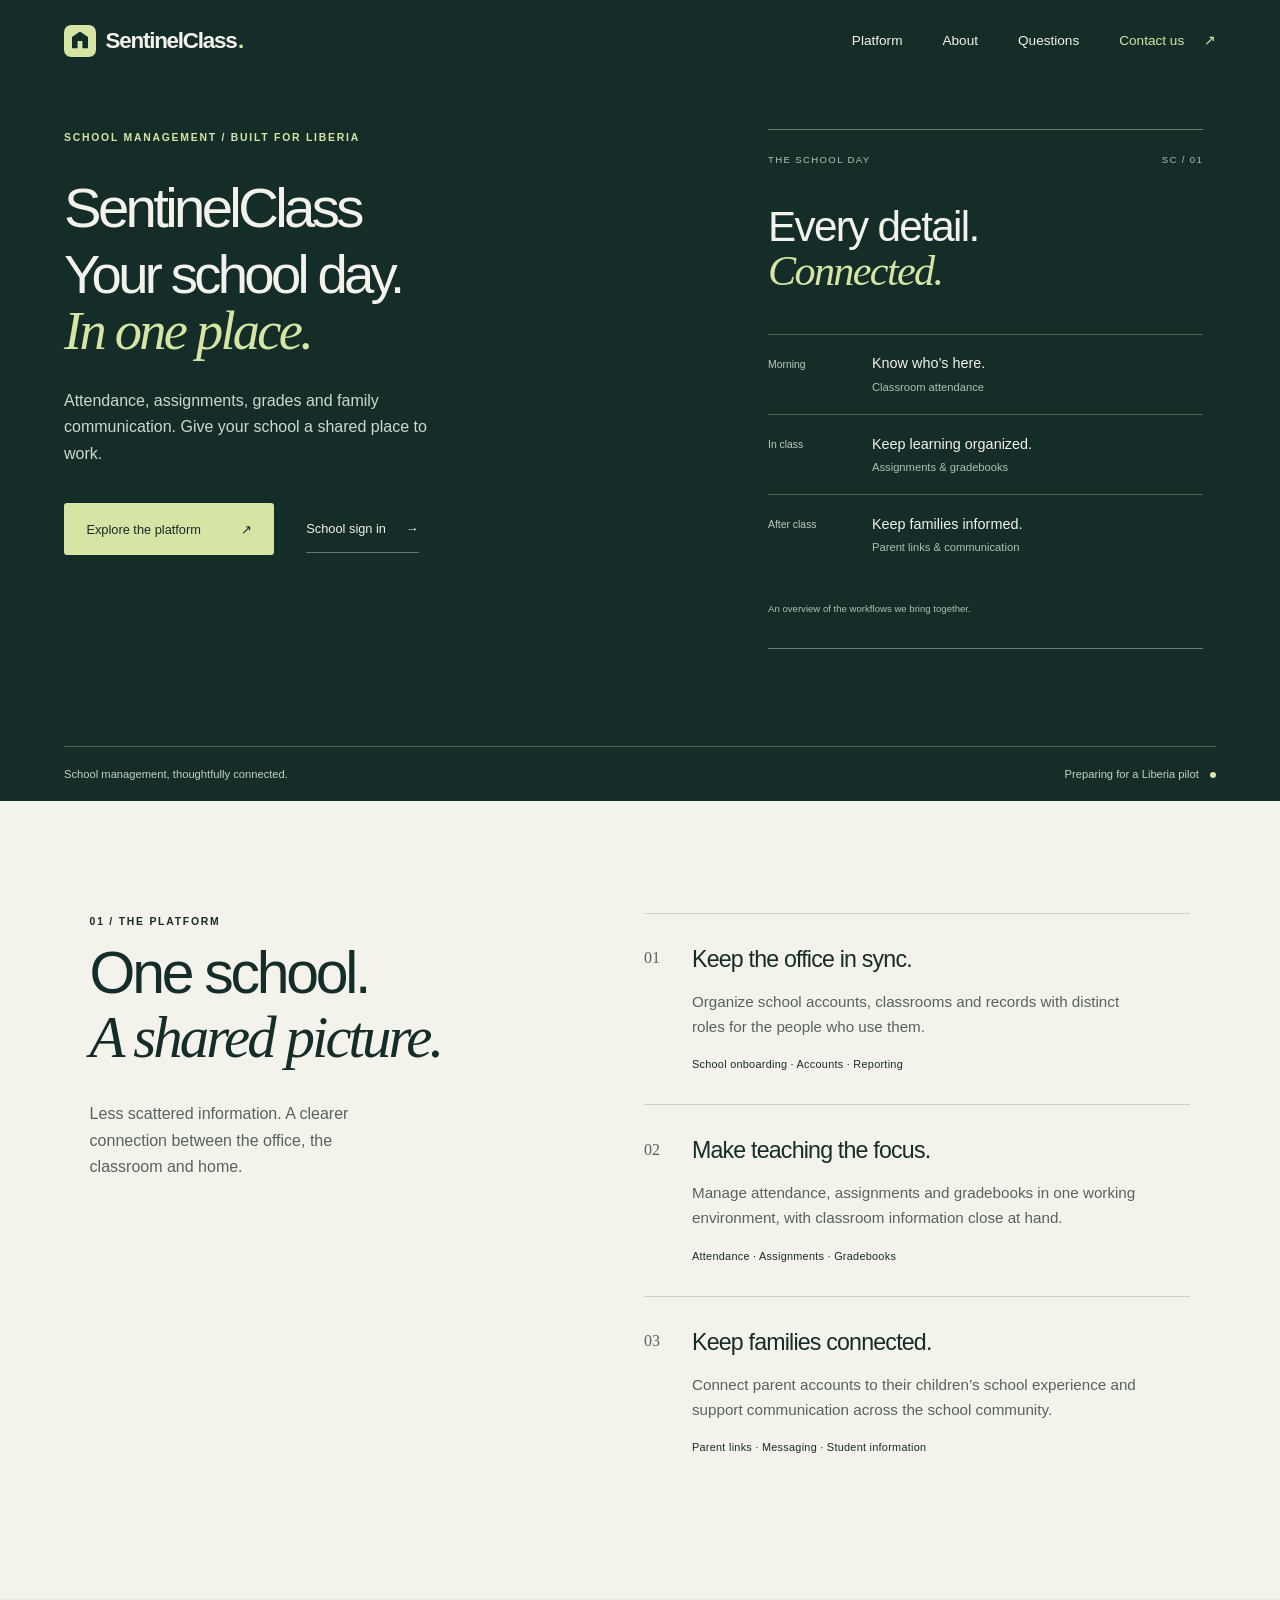
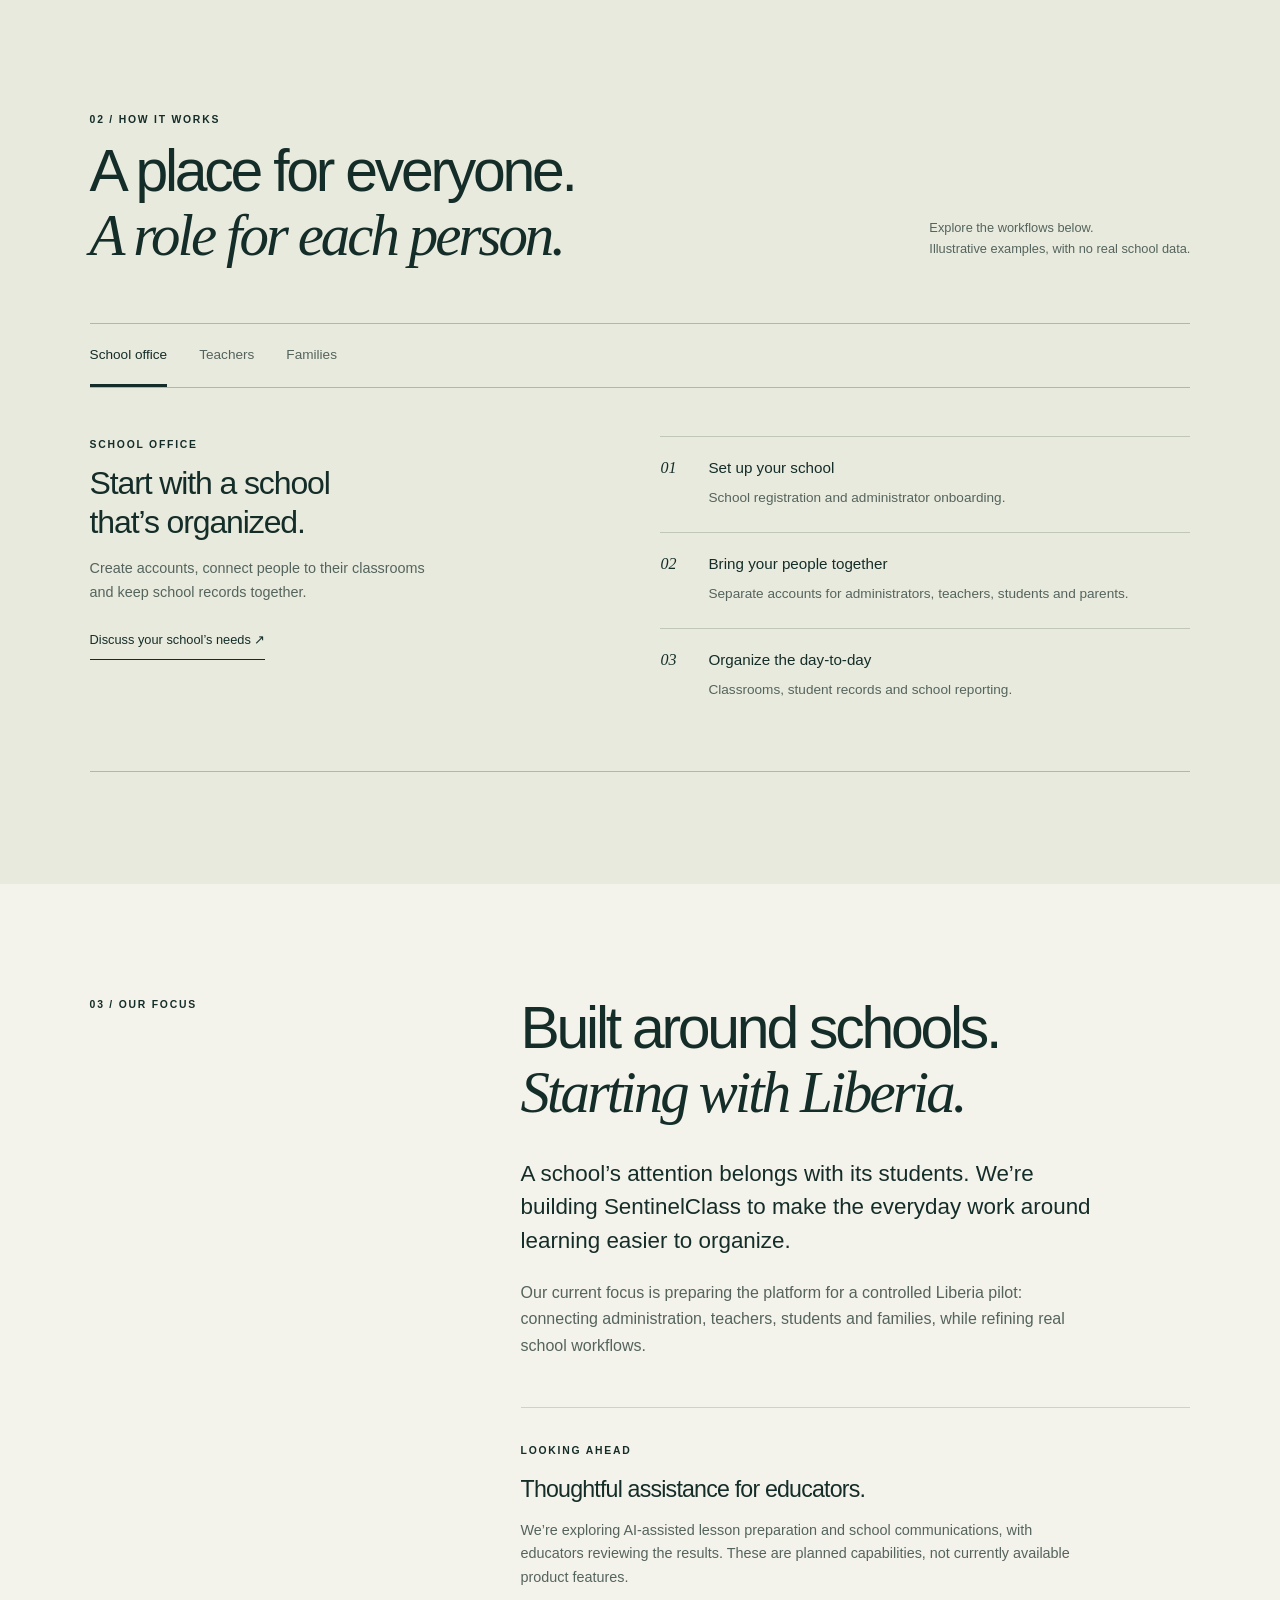
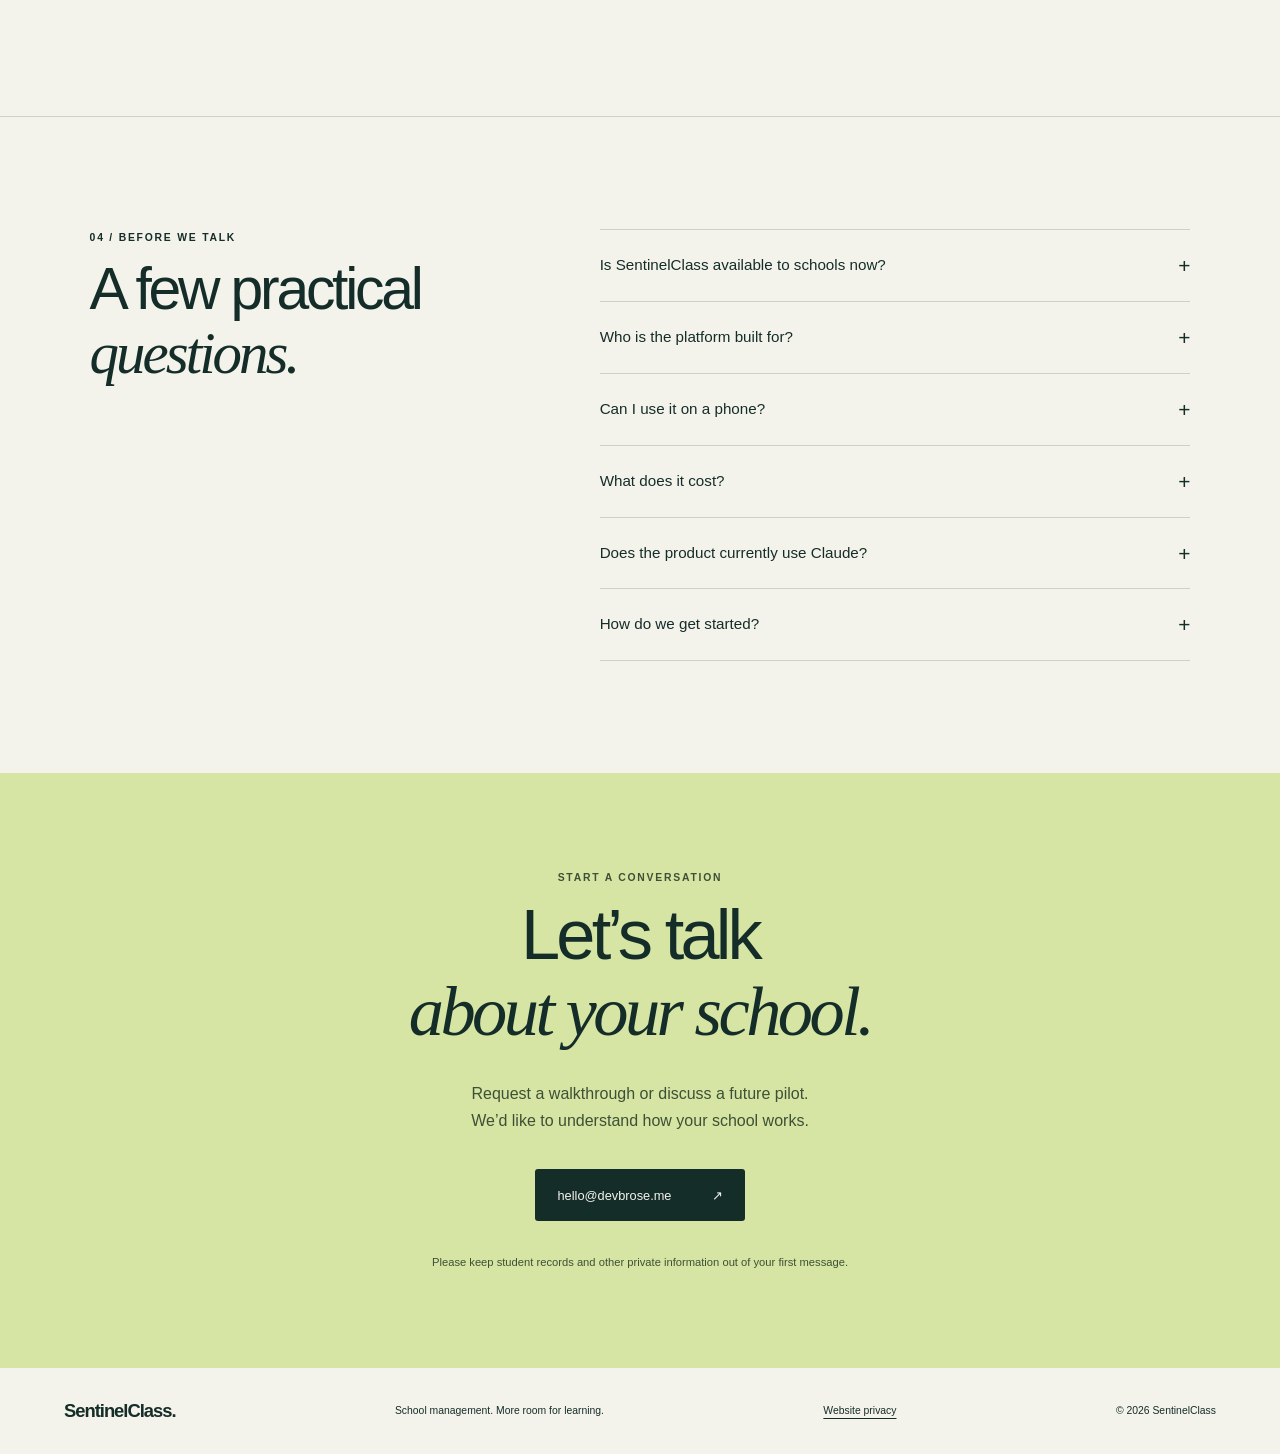
==== index.html @ 436d3e24 "Publish SentinelClass school-management website" ====
<!doctype html>
<html lang="en">
<head>
  <meta charset="utf-8">
  <meta name="viewport" content="width=device-width, initial-scale=1">
  <meta name="description" content="SentinelClass brings school administration, teaching and family communication together. A school-management platform being prepared for a Liberia pilot.">
  <meta name="theme-color" content="#152d29">
  <meta property="og:title" content="SentinelClass — School management for Liberia">
  <meta property="og:description" content="School administration, teaching and family communication. One connected school day.">
  <meta property="og:type" content="website">
  <meta property="og:url" content="https://devbrose.me/">
  <link rel="canonical" href="https://devbrose.me/">
  <title>SentinelClass — School management for Liberia</title>
  <link rel="icon" href="mark.svg" type="image/svg+xml">
  <link rel="stylesheet" href="style.css">
  <script src="main.js" defer></script>
</head>
<body>
  <a class="skip" href="#main">Skip to content</a>
  <header class="header">
    <a class="wordmark" href="#" aria-label="SentinelClass home"><img src="mark.svg" width="32" height="32" alt="">SentinelClass<span class="brand-dot">.</span></a>
    <nav aria-label="Main navigation"><a href="#platform">Platform</a><a href="#story">About</a><a href="#questions">Questions</a><a class="nav-action" href="#contact">Contact us <span aria-hidden="true">↗</span></a></nav>
  </header>
  <main id="main">
    <section class="hero" aria-labelledby="hero-title">
      <div class="hero-copy"><p class="eyebrow intro">School management / Built for Liberia</p>
        <h1 id="hero-title" class="intro">SentinelClass<span>Your school day.<br><em>In one place.</em></span></h1>
        <p class="hero-description intro">Attendance, assignments, grades and family communication. Give your school a shared place to work.</p>
        <div class="hero-actions intro"><a class="button light" href="#demo">Explore the platform <span aria-hidden="true">↗</span></a><a class="text-link" href="https://mylearningspace-1aae3.web.app/">School sign in <span aria-hidden="true">→</span></a></div>
      </div>
      <div class="daybook intro" aria-label="Illustrative school day"><div class="daybook-top"><span>THE SCHOOL DAY</span><span>SC / 01</span></div><p class="daybook-title">Every detail.<br><em>Connected.</em></p><ol><li><span class="daybook-time">Morning</span><div><strong>Know who’s here.</strong><span>Classroom attendance</span></div></li><li><span class="daybook-time">In class</span><div><strong>Keep learning organized.</strong><span>Assignments &amp; gradebooks</span></div></li><li><span class="daybook-time">After class</span><div><strong>Keep families informed.</strong><span>Parent links &amp; communication</span></div></li></ol><span class="daybook-caption">An overview of the workflows we bring together.</span></div>
      <div class="hero-foot"><span>School management, thoughtfully connected.</span><span>Preparing for a Liberia pilot <span class="status-dot" aria-hidden="true"></span></span></div>
    </section>
    <section id="platform" class="section platform">
      <div class="section-heading reveal"><p class="eyebrow">01 / The platform</p><h2>One school.<br><em>A shared picture.</em></h2><p>Less scattered information. A clearer connection between the office, the classroom and home.</p></div>
      <div class="feature-list">
        <article class="feature reveal"><span class="feature-number">01</span><div><h3>Keep the office in sync.</h3><p>Organize school accounts, classrooms and records with distinct roles for the people who use them.</p><span class="feature-detail">School onboarding · Accounts · Reporting</span></div></article>
        <article class="feature reveal"><span class="feature-number">02</span><div><h3>Make teaching the focus.</h3><p>Manage attendance, assignments and gradebooks in one working environment, with classroom information close at hand.</p><span class="feature-detail">Attendance · Assignments · Gradebooks</span></div></article>
        <article class="feature reveal"><span class="feature-number">03</span><div><h3>Keep families connected.</h3><p>Connect parent accounts to their children’s school experience and support communication across the school community.</p><span class="feature-detail">Parent links · Messaging · Student information</span></div></article>
      </div>
    </section>
    <section id="demo" class="demo section">
      <div class="demo-heading reveal"><div><p class="eyebrow">02 / How it works</p><h2>A place for everyone.<br><em>A role for each person.</em></h2></div><p>Explore the workflows below.<br>Illustrative examples, with no real school data.</p></div>
      <div class="walkthrough reveal"><div class="role-tabs" role="tablist" aria-label="Explore school roles"><button type="button" role="tab" id="tab-office" aria-controls="panel-office" aria-selected="true">School office</button><button type="button" role="tab" id="tab-teachers" aria-controls="panel-teachers" aria-selected="false" tabindex="-1">Teachers</button><button type="button" role="tab" id="tab-families" aria-controls="panel-families" aria-selected="false" tabindex="-1">Families</button></div>
        <section class="role-panel" role="tabpanel" id="panel-office" aria-labelledby="tab-office" tabindex="0"><div><p class="eyebrow">School office</p><h3>Start with a school<br>that’s organized.</h3><p>Create accounts, connect people to their classrooms and keep school records together.</p><a href="#contact" class="inline-link">Discuss your school’s needs ↗</a></div><ol class="workflow"><li><span>01</span><div><strong>Set up your school</strong><p>School registration and administrator onboarding.</p></div></li><li><span>02</span><div><strong>Bring your people together</strong><p>Separate accounts for administrators, teachers, students and parents.</p></div></li><li><span>03</span><div><strong>Organize the day-to-day</strong><p>Classrooms, student records and school reporting.</p></div></li></ol></section>
        <section class="role-panel" role="tabpanel" id="panel-teachers" aria-labelledby="tab-teachers" tabindex="0" hidden><div><p class="eyebrow">Teachers</p><h3>Keep your classroom<br>work close at hand.</h3><p>Move between attendance, assignments and gradebooks without rebuilding your class list for every task.</p><a href="#contact" class="inline-link">Request a walkthrough ↗</a></div><ol class="workflow"><li><span>01</span><div><strong>Take attendance</strong><p>Record attendance for your assigned classroom.</p></div></li><li><span>02</span><div><strong>Share assignments</strong><p>Keep classroom tasks and submissions organized.</p></div></li><li><span>03</span><div><strong>Maintain gradebooks</strong><p>Record and review student assessment results.</p></div></li></ol></section>
        <section class="role-panel" role="tabpanel" id="panel-families" aria-labelledby="tab-families" tabindex="0" hidden><div><p class="eyebrow">Students &amp; families</p><h3>Stay connected<br>to school life.</h3><p>Give students and linked parents a place in the school’s digital community.</p><a href="#contact" class="inline-link">Learn about family access ↗</a></div><ol class="workflow"><li><span>01</span><div><strong>Join through your school</strong><p>Accounts are arranged through the school’s onboarding process.</p></div></li><li><span>02</span><div><strong>Connect parent accounts</strong><p>Link parents to the children they are authorized to access.</p></div></li><li><span>03</span><div><strong>Keep in touch</strong><p>Use school communication tools to stay involved.</p></div></li></ol></section>
      </div>
    </section>
    <section id="story" class="section story">
      <p class="eyebrow reveal">03 / Our focus</p>
      <div class="story-body reveal"><h2>Built around schools.<br><em>Starting with Liberia.</em></h2><p class="large-copy">A school’s attention belongs with its students. We’re building SentinelClass to make the everyday work around learning easier to organize.</p><p>Our current focus is preparing the platform for a controlled Liberia pilot: connecting administration, teachers, students and families, while refining real school workflows.</p><div class="roadmap"><span class="eyebrow">Looking ahead</span><h3>Thoughtful assistance for educators.</h3><p>We’re exploring AI-assisted lesson preparation and school communications, with educators reviewing the results. These are planned capabilities, not currently available product features.</p></div></div>
    </section>
    <section id="questions" class="section questions"><div><p class="eyebrow">04 / Before we talk</p><h2>A few practical<br><em>questions.</em></h2></div><div class="answers"><details><summary>Is SentinelClass available to schools now?</summary><p>We’re preparing for a controlled Liberia pilot. Contact us for a walkthrough and to discuss whether your school would be a good fit. Pilot participation and timing are arranged directly.</p></details><details><summary>Who is the platform built for?</summary><p>School administrators, teachers, students and parents. The platform connects their work through school accounts, classroom relationships and parent links.</p></details><details><summary>Can I use it on a phone?</summary><p>SentinelClass is a browser-based application. During onboarding we’ll review the devices, browsers and internet access your school uses, so you can assess the fit before committing.</p></details><details><summary>What does it cost?</summary><p>We have not published general pricing. Tell us about your school size and requirements, and we’ll discuss the pilot scope and any costs before you decide.</p></details><details><summary>Does the product currently use Claude?</summary><p>A Claude integration is not currently offered. We’re exploring educator-reviewed assistance for lesson preparation and school communications as future capabilities.</p></details><details><summary>How do we get started?</summary><p>Email <a href="mailto:hello@devbrose.me">hello@devbrose.me</a> with your school name, your role and what you want to improve. Please do not send student records in your initial enquiry.</p></details></div></section>
    <section id="contact" class="contact section"><p class="eyebrow reveal">Start a conversation</p><h2 class="reveal">Let’s talk<br><em>about your school.</em></h2><p class="reveal">Request a walkthrough or discuss a future pilot.<br>We’d like to understand how your school works.</p><a class="button dark reveal" href="mailto:hello@devbrose.me?subject=SentinelClass%20school%20enquiry">hello@devbrose.me <span aria-hidden="true">↗</span></a><p class="contact-note">Please keep student records and other private information out of your first message.</p></section>
  </main>
  <footer><a class="wordmark" href="#">SentinelClass.</a><p>School management. More room for learning.</p><a href="privacy.html">Website privacy</a><span>© <span id="year">2026</span> SentinelClass</span></footer>
</body>
</html>
---- style.css ----
:root{--ink:#152d29;--paper:#f4f3eb;--muted:#54645d;--accent:#d6e5a4;--line:#cdd2c7;--serif:Georgia,'Times New Roman',serif;--sans:Arial,Helvetica,sans-serif}*{box-sizing:border-box}html{scroll-behavior:smooth;scroll-padding-top:2rem}body{margin:0;background:var(--paper);color:var(--ink);font-family:var(--sans);-webkit-font-smoothing:antialiased}a{color:inherit;text-decoration:none}button,a,video{ -webkit-tap-highlight-color:transparent}a:focus-visible,video:focus-visible{outline:3px solid #809143;outline-offset:6px}p{line-height:1.65}h1,h2,h3,p{margin-top:0}h2{font-size:clamp(2.6rem,4.6vw,4.75rem);font-weight:400;line-height:1.08;letter-spacing:-.055em;margin-bottom:2rem}h2 em,h1 em{font-family:var(--serif);font-weight:400;letter-spacing:-.05em}h3{font-size:1.45rem;letter-spacing:-.035em;font-weight:500;margin-bottom:1rem}.header{display:flex;justify-content:space-between;align-items:center;padding:1.5rem 5%;background:var(--ink);color:var(--paper);gap:2rem}.wordmark{display:inline-flex;gap:.6rem;align-items:center;font-size:1.4rem;font-weight:600;letter-spacing:-.055em}.brand-dot{color:var(--accent);margin-left:-.5rem}nav{display:flex;gap:2.5rem;align-items:center;font-size:.85rem}nav a{padding:.5rem 0;border-bottom:1px solid transparent;transition:border-color .2s}nav a:hover{border-color:var(--accent)}.nav-action{color:var(--accent)}.nav-action span{margin-left:1rem}.hero{position:relative;isolation:isolate;background:var(--ink);color:var(--paper);padding:3rem 5% 0;overflow:hidden;min-height:min(780px,calc(100svh - 84px));display:flex;flex-direction:column;justify-content:space-between}.hero-copy{position:relative;z-index:2;max-width:46rem;padding-bottom:5rem}.eyebrow{text-transform:uppercase;font-size:.65rem;letter-spacing:.17em;font-weight:600;line-height:1.7}.hero .eyebrow{color:var(--accent);margin-bottom:2rem}h1{font-size:clamp(2.1rem,4.4vw,4.5rem);font-weight:500;letter-spacing:-.065em;line-height:1.04;margin-bottom:1.75rem}h1>span{display:block;font-size:clamp(2.7rem,4.25vw,4.4rem);margin-top:.6rem}h1 em{color:var(--accent)}.hero-description{max-width:23rem;color:#cdd9ce;font-size:1rem}.hero-actions{display:flex;align-items:center;gap:2rem;margin-top:2.25rem;flex-wrap:wrap}.button{display:inline-flex;align-items:center;justify-content:space-between;gap:2.5rem;min-height:52px;padding:1rem 1.4rem;font-size:.8rem;border-radius:3px;transition:transform .2s,background .2s}.button:hover{transform:translateY(-3px)}.light{background:var(--accent);color:var(--ink)}.light:hover{background:#e5f0bf}.dark{background:var(--ink);color:var(--paper)}.dark:hover{background:#28483c}.text-link{font-size:.8rem;display:inline-flex;gap:1.25rem;padding:1rem 0;border-bottom:1px solid #67776c}.hero-foot{position:relative;z-index:2;border-top:1px solid #536557;display:flex;justify-content:space-between;gap:1rem;padding:1.3rem 0;color:#c5d0c2;font-size:.7rem}.status-dot{display:inline-block;width:6px;height:6px;margin-left:.5rem;border-radius:50%;background:var(--accent)}.school-art{position:absolute;right:-3%;bottom:12%;width:48%;height:70%;z-index:0;opacity:.9}.sun{position:absolute;width:48%;aspect-ratio:1;border-radius:50%;top:0;left:35%;background:var(--accent)}.school-roof{position:absolute;left:5%;top:19%;width:87%;height:28%;background:#789078;clip-path:polygon(50% 0,100% 100%,0 100%)}.school-body{position:absolute;left:12%;top:47%;width:73%;height:37%;background:#56725e;display:grid;grid-template-columns:repeat(3,1fr);grid-template-rows:repeat(2,1fr);gap:12% 16%;padding:5% 9%}.school-body i{background:#203e34;border-top:4px solid #9bac82}.school-door{position:absolute;left:43%;top:63%;width:12%;height:21%;background:#c5d4a2;border:8px solid #758b6e}.ground-line{position:absolute;left:0;right:0;top:84%;height:1px;background:#829579}.art-caption{position:absolute;bottom:4%;left:12%;font-family:var(--serif);font-style:italic;font-size:1rem;color:#c8d6b2}.section{padding:7rem 7%}.platform{display:grid;grid-template-columns:1fr 1.2fr;gap:9%}.section-heading{align-self:start;position:sticky;top:3rem}.section-heading>p:last-child{max-width:19rem;color:var(--muted)}.feature{display:grid;grid-template-columns:2rem 1fr;gap:1rem;border-top:1px solid var(--line);padding:2rem 0}.feature-number{font-family:var(--serif);font-size:1rem;color:var(--muted);padding-top:.2rem}.feature p{font-size:.95rem;color:var(--muted);max-width:28rem}.feature-detail{font-size:.68rem;letter-spacing:.025em}.demo{background:#e8eadd}.demo-heading{display:flex;justify-content:space-between;align-items:end;gap:3rem}.demo-heading>p{color:var(--muted);font-size:.8rem;margin-bottom:2.5rem}.video-wrap{background:var(--ink);border:1px solid #c1c9b6;aspect-ratio:16/9;overflow:hidden}video{display:block;width:100%;height:100%;object-fit:contain}.video-note{display:flex;justify-content:space-between;font-size:.7rem;color:var(--muted);margin-top:1rem}.video-note a{text-decoration:underline;text-underline-offset:4px}.story{display:grid;grid-template-columns:1fr 2fr;gap:6rem}.story-body{max-width:48rem}.story-body>p{max-width:36rem;color:var(--muted)}.story-body .large-copy{font-size:1.4rem;color:var(--ink);line-height:1.5}.roadmap{border-top:1px solid var(--line);margin-top:3rem;padding-top:2rem}.roadmap h3{margin-top:1rem}.roadmap p{font-size:.9rem;color:var(--muted);max-width:36rem}.contact{background:var(--accent);text-align:center;padding-block:6rem}.contact h2{font-size:clamp(3rem,5.5vw,5.5rem)}.contact>p{color:#3e5035}.contact .button{margin:1.2rem 0 2rem}.contact .contact-note{font-size:.7rem;margin-bottom:0}footer{display:flex;align-items:center;justify-content:space-between;gap:2rem;padding:2rem 5%;font-size:.65rem;flex-wrap:wrap}footer p{margin:0}footer .wordmark{font-size:1.15rem}footer>a:not(.wordmark){text-decoration:underline;text-underline-offset:4px}.skip{position:absolute;left:1rem;top:-100px;z-index:20;background:var(--accent);padding:1rem}.skip:focus{top:1rem}.intro{animation:enter .8s both}.intro:nth-child(2){animation-delay:.1s}.intro:nth-child(3){animation-delay:.2s}.intro:nth-child(4){animation-delay:.3s}.will-reveal{opacity:0;transform:translateY(20px);transition:opacity .7s,transform .7s}.will-reveal.visible{opacity:1;transform:none}@keyframes enter{from{opacity:0;transform:translateY(16px)}to{opacity:1;transform:none}}.privacy{max-width:850px;margin:auto;min-height:70vh}.privacy h1{font-size:3rem}.privacy h2{font-size:1.6rem;margin-top:2rem}.privacy p{color:var(--muted)}
@media(min-width:1500px){.hero-copy{padding-top:3rem}.school-art{right:3%;width:42%}}
@media(max-width:900px){nav{gap:1.3rem}.hero{min-height:700px}.hero-copy{max-width:34rem}.school-art{opacity:.36;right:-20%;width:70%;bottom:13%}.platform{gap:3rem}.section{padding:5rem 6%}.story{gap:2rem;grid-template-columns:1fr 2fr}.demo-heading{display:block}.demo-heading>p{margin-bottom:2rem}.hero-foot{font-size:.65rem}}
@media(max-width:600px){.header{padding:1.2rem 6%}.wordmark{font-size:1.2rem}.wordmark img{width:26px;height:26px}nav>a:not(.nav-action){display:none}.hero{padding:2.5rem 6% 0;min-height:calc(100svh - 72px)}.hero-copy{padding-bottom:5rem}.hero-description{max-width:18rem;font-size:.9rem}.hero .eyebrow{font-size:.6rem;margin-bottom:1.6rem}h1{font-size:2.6rem}h1>span{font-size:2.75rem}.school-art{width:95%;height:48%;right:-46%;bottom:9%;opacity:.17}.hero-actions{gap:1.2rem;margin-top:1.5rem}.hero-foot{flex-direction:column;gap:.6rem;padding:1rem 0}.hero-foot span:first-child{display:none}.section{padding:4rem 6%}.platform,.story{display:block}.section-heading{position:static}.section-heading>p:last-child{max-width:25rem}.feature{padding:1.7rem 0}.feature-list{margin-top:2.5rem}.feature-detail{font-size:.65rem}.story>.eyebrow{margin-bottom:2rem}.story-body .large-copy{font-size:1.2rem}.video-note{gap:1rem;font-size:.62rem}.contact h2{font-size:3rem}.contact>p{font-size:.9rem}footer{gap:1.2rem;padding:2rem 6%}footer p{width:100%;order:3}footer>span{order:4}.privacy h1{font-size:2.4rem}}
@media(prefers-reduced-motion:reduce){html{scroll-behavior:auto}*,*::before,*::after{animation:none!important;transition:none!important}.will-reveal{opacity:1;transform:none}.section-heading{position:static}}
.daybook{position:absolute;right:6%;top:3rem;width:34%;max-width:480px;border-top:1px solid #698071;border-bottom:1px solid #698071;padding:1.5rem 0 2rem}.daybook-top{display:flex;justify-content:space-between;font-size:.6rem;letter-spacing:.14em;color:#b3c3b4}.daybook-title{font-size:clamp(2rem,3.3vw,3.5rem);line-height:1.05;letter-spacing:-.04em;margin:2.5rem 0}.daybook-title em{font-family:var(--serif);color:var(--accent);font-weight:400}.daybook ol{padding:0;list-style:none;margin:0 0 1.5rem}.daybook li{display:grid;grid-template-columns:5.5rem 1fr;gap:1rem;border-top:1px solid #496052;padding:1.3rem 0}.daybook-time{font-size:.65rem;color:#bbccba;padding-top:.2rem}.daybook li strong{font-size:.9rem;font-weight:400;display:block}.daybook li div span{font-size:.7rem;display:block;color:#aec1af;margin-top:.6rem}.daybook-caption{font-size:.6rem;color:#aec1af}.hero-copy{max-width:57%}.hero{min-height:720px}.hero-description{max-width:25rem}.walkthrough{border-top:1px solid #aebaa7;border-bottom:1px solid #aebaa7;margin-top:1.5rem}.role-tabs{display:flex;border-bottom:1px solid #aebaa7;gap:2rem}.role-tabs button{font:inherit;font-size:.85rem;color:var(--muted);background:none;border:0;border-bottom:3px solid transparent;padding:1.4rem 0;cursor:pointer;transition:color .2s,border-color .2s}.role-tabs button[aria-selected=true]{border-color:var(--ink);color:var(--ink)}.role-tabs button:hover{color:var(--ink)}button:focus-visible,summary:focus-visible{outline:3px solid #809143;outline-offset:5px}.role-panel{display:grid;grid-template-columns:1fr 1.15fr;gap:10%;padding:3rem 0}.role-panel[hidden]{display:none}.role-panel h3{font-size:2rem;line-height:1.2}.role-panel>div>p:not(.eyebrow){color:var(--muted);font-size:.9rem;max-width:22rem}.inline-link{display:inline-block;font-size:.8rem;border-bottom:1px solid var(--ink);padding:.8rem 0}.workflow{list-style:none;margin:0;padding:0}.workflow li{display:grid;grid-template-columns:2rem 1fr;gap:1rem;padding:1.4rem 0;border-top:1px solid #c0c7b7}.workflow li>span{font:italic 1rem var(--serif)}.workflow strong{font-size:.95rem;font-weight:500}.workflow p{font-size:.85rem;color:var(--muted);margin:.6rem 0 0}.questions{display:grid;grid-template-columns:1fr 1.4fr;gap:8%;border-top:1px solid var(--line)}details{border-bottom:1px solid var(--line)}details:first-child{border-top:1px solid var(--line)}summary{font-size:.95rem;cursor:pointer;padding:1.5rem 2rem 1.5rem 0;position:relative;list-style:none;line-height:1.5}summary::-webkit-details-marker{display:none}summary::after{content:'+';position:absolute;right:0;font-size:1.3rem;top:1.25rem}details[open] summary::after{content:'−'}details p{font-size:.9rem;color:var(--muted);padding-right:1rem}details a{text-decoration:underline;text-underline-offset:3px}
@media(max-width:900px){.daybook{right:6%;width:34%;top:4rem}.daybook li{display:block}.daybook-time{display:block;margin-bottom:.8rem}.daybook-title{font-size:2.5rem}.hero-copy{max-width:58%}.hero{min-height:750px}.role-panel{gap:6%}.questions{gap:5%}}
@media(max-width:600px){.hero-copy{max-width:100%;padding-bottom:3rem}.hero{min-height:auto}.daybook{position:relative;right:auto;top:auto;width:100%;margin-bottom:2rem;padding:1.2rem 0;max-width:none}.daybook-title{font-size:2rem;margin:1.5rem 0}.daybook li{display:grid;grid-template-columns:5rem 1fr;padding:1rem 0}.daybook-time{margin:0}.daybook li strong{font-size:.85rem}.daybook-caption{line-height:1.6;display:block}.hero h1>span{font-size:2.65rem}.hero h1{font-size:2.6rem}.role-tabs{gap:1.5rem}.role-tabs button{font-size:.75rem}.role-panel{grid-template-columns:1fr;gap:2rem;padding:2rem 0}.role-panel h3{font-size:1.8rem}.questions{display:block}.answers{margin-top:2.5rem}summary{font-size:.9rem}.hero-foot{display:none}}
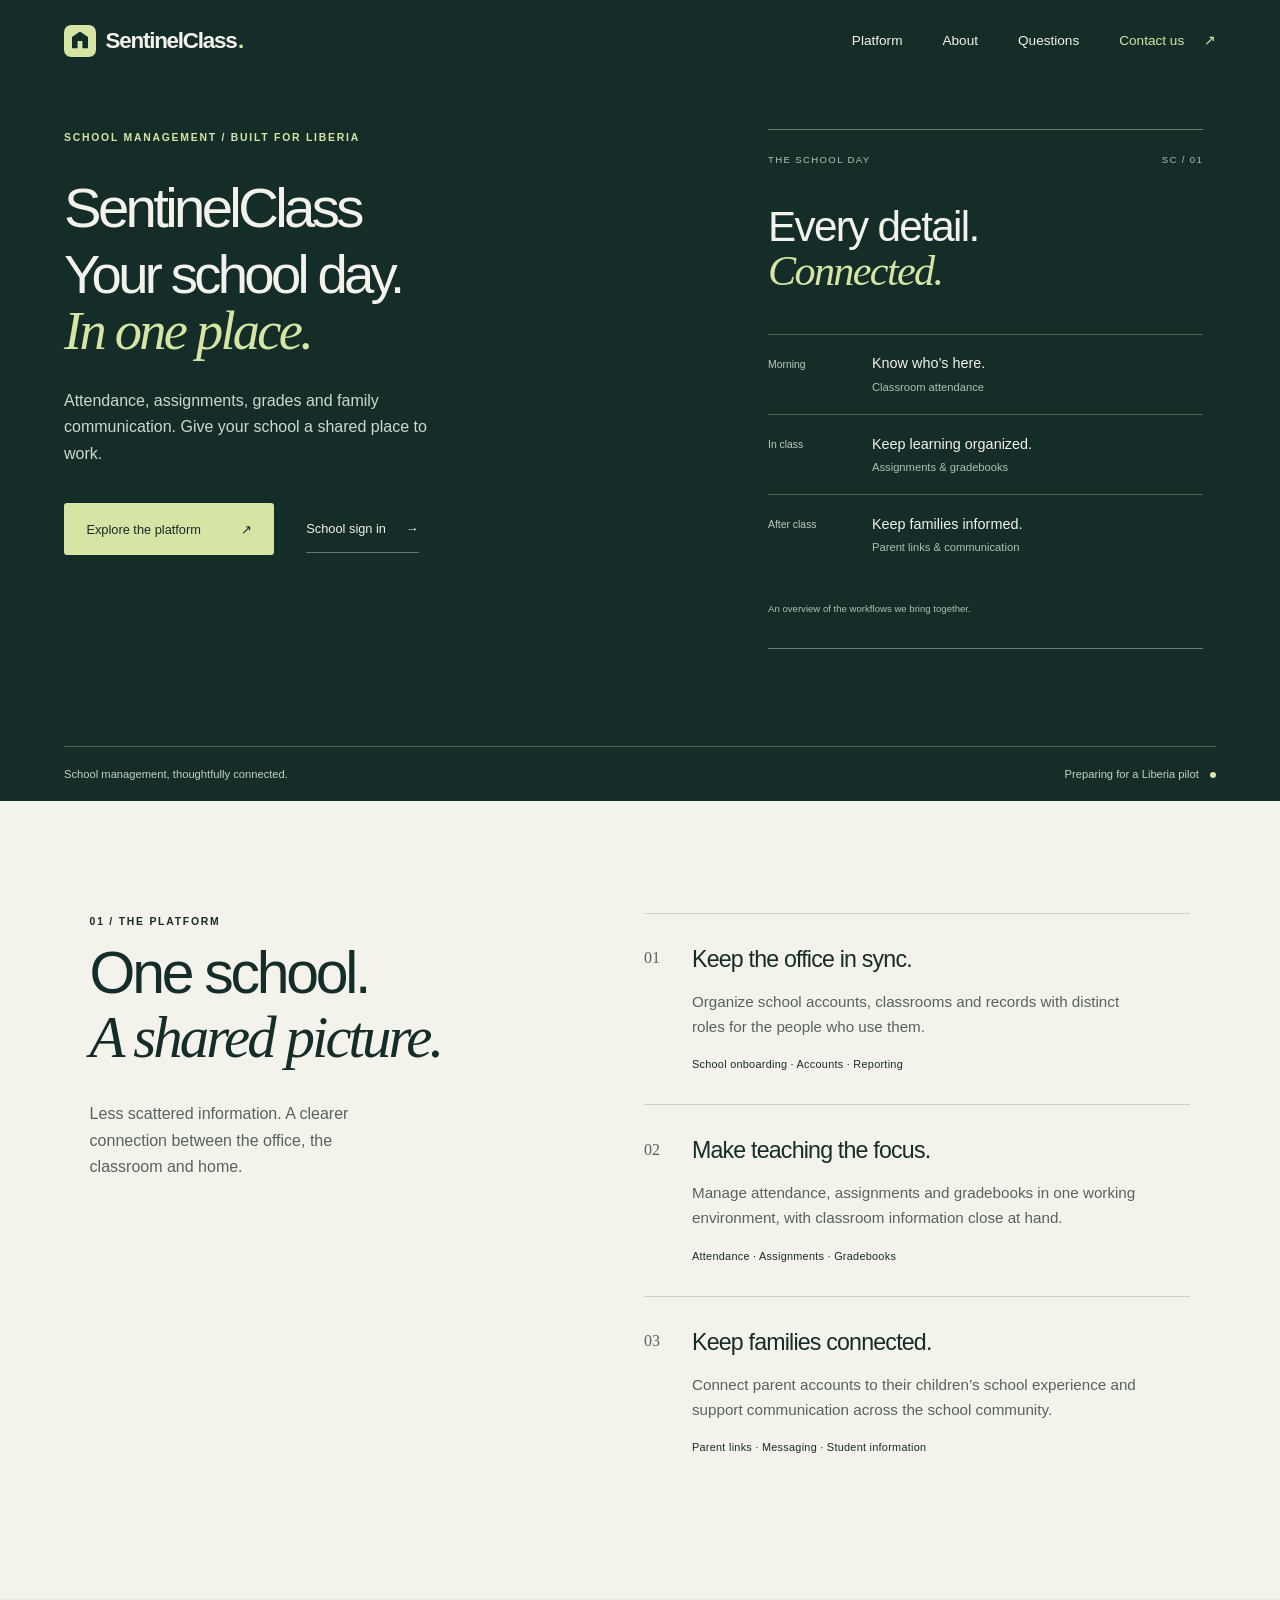
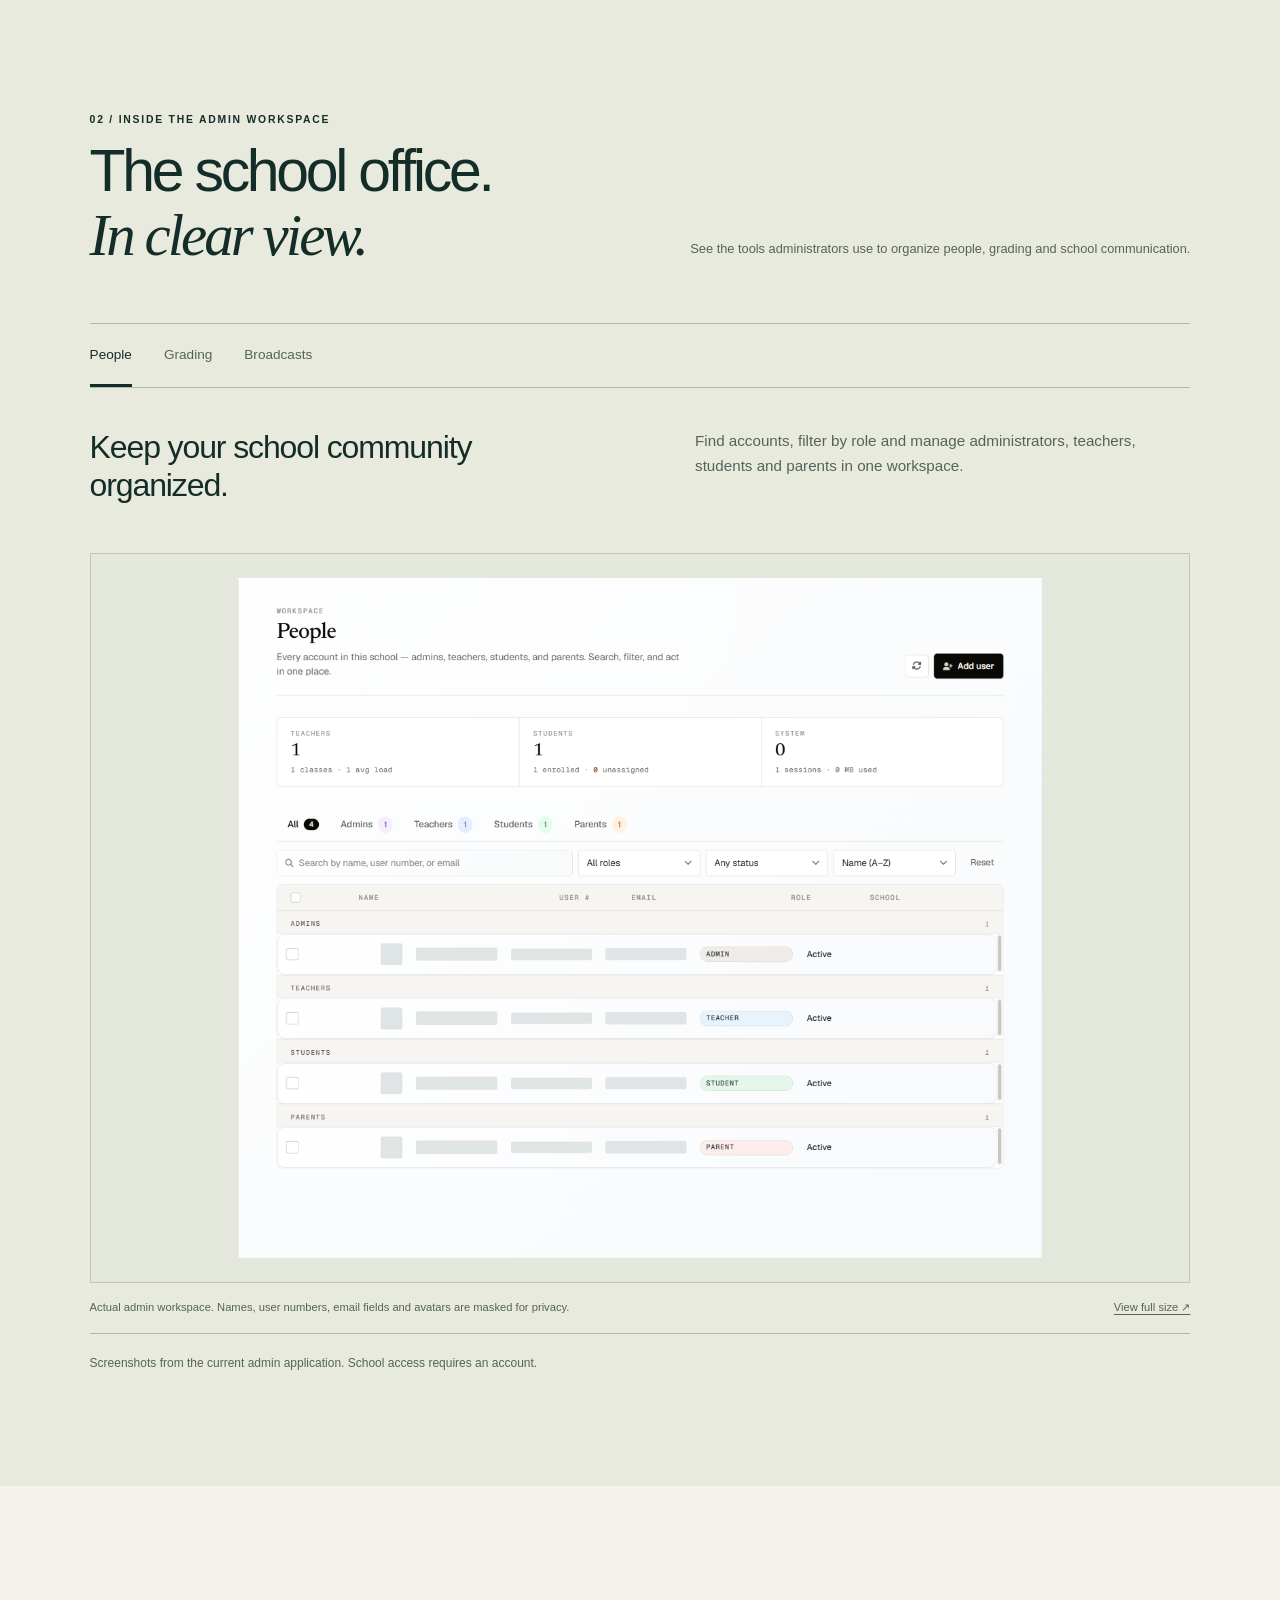
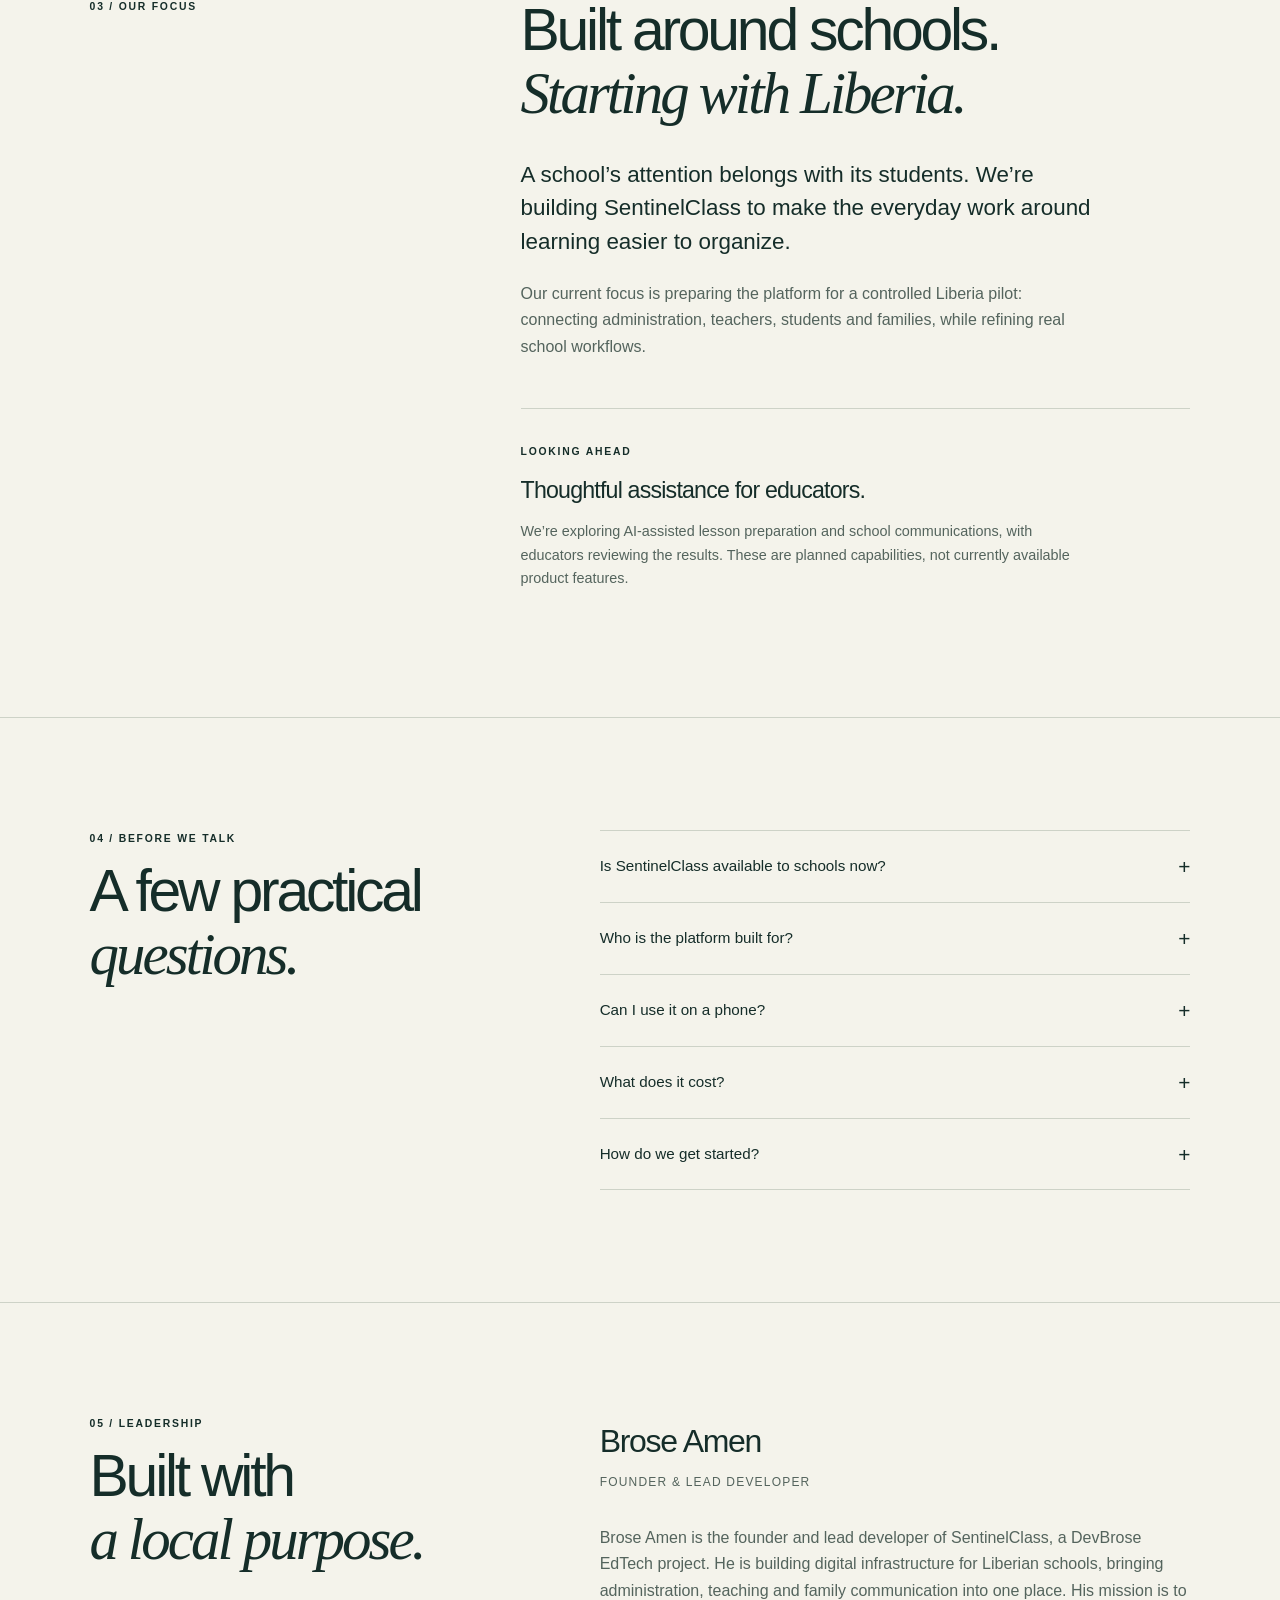
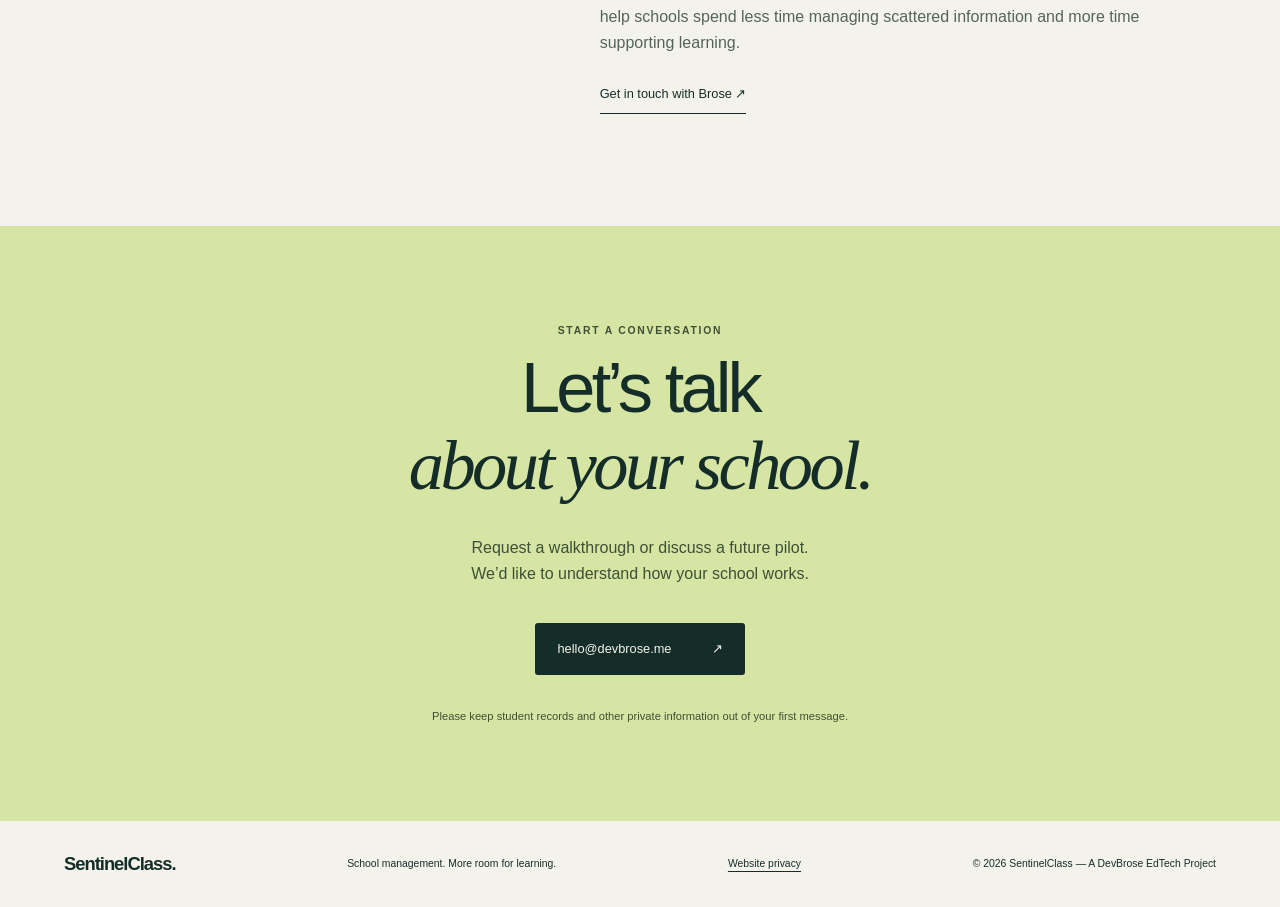
==== commit 9c0fb48a: "Show real admin workflows and introduce SentinelClass founder" ====
--- a/index.html
+++ b/index.html
@@ -40,20 +40,34 @@
       </div>
     </section>
     <section id="demo" class="demo section">
-      <div class="demo-heading reveal"><div><p class="eyebrow">02 / How it works</p><h2>A place for everyone.<br><em>A role for each person.</em></h2></div><p>Explore the workflows below.<br>Illustrative examples, with no real school data.</p></div>
-      <div class="walkthrough reveal"><div class="role-tabs" role="tablist" aria-label="Explore school roles"><button type="button" role="tab" id="tab-office" aria-controls="panel-office" aria-selected="true">School office</button><button type="button" role="tab" id="tab-teachers" aria-controls="panel-teachers" aria-selected="false" tabindex="-1">Teachers</button><button type="button" role="tab" id="tab-families" aria-controls="panel-families" aria-selected="false" tabindex="-1">Families</button></div>
-        <section class="role-panel" role="tabpanel" id="panel-office" aria-labelledby="tab-office" tabindex="0"><div><p class="eyebrow">School office</p><h3>Start with a school<br>that’s organized.</h3><p>Create accounts, connect people to their classrooms and keep school records together.</p><a href="#contact" class="inline-link">Discuss your school’s needs ↗</a></div><ol class="workflow"><li><span>01</span><div><strong>Set up your school</strong><p>School registration and administrator onboarding.</p></div></li><li><span>02</span><div><strong>Bring your people together</strong><p>Separate accounts for administrators, teachers, students and parents.</p></div></li><li><span>03</span><div><strong>Organize the day-to-day</strong><p>Classrooms, student records and school reporting.</p></div></li></ol></section>
-        <section class="role-panel" role="tabpanel" id="panel-teachers" aria-labelledby="tab-teachers" tabindex="0" hidden><div><p class="eyebrow">Teachers</p><h3>Keep your classroom<br>work close at hand.</h3><p>Move between attendance, assignments and gradebooks without rebuilding your class list for every task.</p><a href="#contact" class="inline-link">Request a walkthrough ↗</a></div><ol class="workflow"><li><span>01</span><div><strong>Take attendance</strong><p>Record attendance for your assigned classroom.</p></div></li><li><span>02</span><div><strong>Share assignments</strong><p>Keep classroom tasks and submissions organized.</p></div></li><li><span>03</span><div><strong>Maintain gradebooks</strong><p>Record and review student assessment results.</p></div></li></ol></section>
-        <section class="role-panel" role="tabpanel" id="panel-families" aria-labelledby="tab-families" tabindex="0" hidden><div><p class="eyebrow">Students &amp; families</p><h3>Stay connected<br>to school life.</h3><p>Give students and linked parents a place in the school’s digital community.</p><a href="#contact" class="inline-link">Learn about family access ↗</a></div><ol class="workflow"><li><span>01</span><div><strong>Join through your school</strong><p>Accounts are arranged through the school’s onboarding process.</p></div></li><li><span>02</span><div><strong>Connect parent accounts</strong><p>Link parents to the children they are authorized to access.</p></div></li><li><span>03</span><div><strong>Keep in touch</strong><p>Use school communication tools to stay involved.</p></div></li></ol></section>
+      <div class="demo-heading reveal"><div><p class="eyebrow">02 / Inside the admin workspace</p><h2>The school office.<br><em>In clear view.</em></h2></div><p>See the tools administrators use to organize people, grading and school communication.</p></div>
+      <div class="walkthrough reveal"><div class="role-tabs" role="tablist" aria-label="Explore admin features"><button type="button" role="tab" id="tab-people" aria-controls="panel-people" aria-selected="true">People</button><button type="button" role="tab" id="tab-grading" aria-controls="panel-grading" aria-selected="false" tabindex="-1">Grading</button><button type="button" role="tab" id="tab-broadcast" aria-controls="panel-broadcast" aria-selected="false" tabindex="-1">Broadcasts</button></div>
+        <section class="admin-panel" role="tabpanel" id="panel-people" aria-labelledby="tab-people" tabindex="0">
+          <div class="admin-panel-copy"><h3>Keep your school community organized.</h3><p>Find accounts, filter by role and manage administrators, teachers, students and parents in one workspace.</p></div>
+          <figure class="product-capture capture-people"><a href="assets/admin-people.png" target="_blank" rel="noopener" aria-label="Open full-size people screenshot (new tab)"><img src="assets/admin-people.png" width="1184" height="1001" loading="lazy" decoding="async" alt="People screen in the SentinelClass admin application with personal fields masked"></a><figcaption><span>Actual admin workspace. Names, user numbers, email fields and avatars are masked for privacy.</span><a href="assets/admin-people.png" target="_blank" rel="noopener">View full size ↗<span class="sr-only"> (new tab)</span></a></figcaption></figure>
+        </section>
+        <section class="admin-panel" role="tabpanel" id="panel-grading" aria-labelledby="tab-grading" tabindex="0" hidden>
+          <div class="admin-panel-copy"><h3>Set a shared standard for assessment.</h3><p>Configure letter grades, percentage ranges and GPA points through the school’s grade-scale settings.</p></div>
+          <figure class="product-capture capture-grading"><a href="assets/admin-grading.png" target="_blank" rel="noopener" aria-label="Open full-size grading screenshot (new tab)"><img src="assets/admin-grading.png" width="1440" height="1001" loading="lazy" decoding="async" alt="Grading screen in the SentinelClass admin application"></a><figcaption><span>Actual admin grade-scale settings, captured from the application.</span><a href="assets/admin-grading.png" target="_blank" rel="noopener">View full size ↗<span class="sr-only"> (new tab)</span></a></figcaption></figure>
+        </section>
+        <section class="admin-panel" role="tabpanel" id="panel-broadcast" aria-labelledby="tab-broadcast" tabindex="0" hidden>
+          <div class="admin-panel-copy"><h3>Keep the school informed.</h3><p>Prepare announcements for everyone, teachers or students, with an urgent option for time-sensitive messages.</p></div>
+          <figure class="product-capture capture-broadcast"><a href="assets/admin-broadcast.png" target="_blank" rel="noopener" aria-label="Open full-size broadcasts screenshot (new tab)"><img src="assets/admin-broadcast.png" width="672" height="606" loading="lazy" decoding="async" alt="Broadcasts screen in the SentinelClass admin application"></a><figcaption><span>Actual broadcast composer. No message was sent for this capture.</span><a href="assets/admin-broadcast.png" target="_blank" rel="noopener">View full size ↗<span class="sr-only"> (new tab)</span></a></figcaption></figure>
+        </section>
       </div>
+      <p class="workspace-note">Screenshots from the current admin application. School access requires an account.</p>
     </section>
     <section id="story" class="section story">
       <p class="eyebrow reveal">03 / Our focus</p>
       <div class="story-body reveal"><h2>Built around schools.<br><em>Starting with Liberia.</em></h2><p class="large-copy">A school’s attention belongs with its students. We’re building SentinelClass to make the everyday work around learning easier to organize.</p><p>Our current focus is preparing the platform for a controlled Liberia pilot: connecting administration, teachers, students and families, while refining real school workflows.</p><div class="roadmap"><span class="eyebrow">Looking ahead</span><h3>Thoughtful assistance for educators.</h3><p>We’re exploring AI-assisted lesson preparation and school communications, with educators reviewing the results. These are planned capabilities, not currently available product features.</p></div></div>
     </section>
-    <section id="questions" class="section questions"><div><p class="eyebrow">04 / Before we talk</p><h2>A few practical<br><em>questions.</em></h2></div><div class="answers"><details><summary>Is SentinelClass available to schools now?</summary><p>We’re preparing for a controlled Liberia pilot. Contact us for a walkthrough and to discuss whether your school would be a good fit. Pilot participation and timing are arranged directly.</p></details><details><summary>Who is the platform built for?</summary><p>School administrators, teachers, students and parents. The platform connects their work through school accounts, classroom relationships and parent links.</p></details><details><summary>Can I use it on a phone?</summary><p>SentinelClass is a browser-based application. During onboarding we’ll review the devices, browsers and internet access your school uses, so you can assess the fit before committing.</p></details><details><summary>What does it cost?</summary><p>We have not published general pricing. Tell us about your school size and requirements, and we’ll discuss the pilot scope and any costs before you decide.</p></details><details><summary>Does the product currently use Claude?</summary><p>A Claude integration is not currently offered. We’re exploring educator-reviewed assistance for lesson preparation and school communications as future capabilities.</p></details><details><summary>How do we get started?</summary><p>Email <a href="mailto:hello@devbrose.me">hello@devbrose.me</a> with your school name, your role and what you want to improve. Please do not send student records in your initial enquiry.</p></details></div></section>
+    <section id="questions" class="section questions"><div><p class="eyebrow">04 / Before we talk</p><h2>A few practical<br><em>questions.</em></h2></div><div class="answers"><details><summary>Is SentinelClass available to schools now?</summary><p>We’re preparing for a controlled Liberia pilot. Contact us for a walkthrough and to discuss whether your school would be a good fit. Pilot participation and timing are arranged directly.</p></details><details><summary>Who is the platform built for?</summary><p>School administrators, teachers, students and parents. The platform connects their work through school accounts, classroom relationships and parent links.</p></details><details><summary>Can I use it on a phone?</summary><p>SentinelClass is a browser-based application. During onboarding we’ll review the devices, browsers and internet access your school uses, so you can assess the fit before committing.</p></details><details><summary>What does it cost?</summary><p>We have not published general pricing. Tell us about your school size and requirements, and we’ll discuss the pilot scope and any costs before you decide.</p></details><details><summary>How do we get started?</summary><p>Email <a href="mailto:hello@devbrose.me">hello@devbrose.me</a> with your school name, your role and what you want to improve. Please do not send student records in your initial enquiry.</p></details></div></section>
+    <section id="leadership" class="section leadership" aria-labelledby="founder-title">
+      <div class="reveal"><p class="eyebrow">05 / Leadership</p><h2 id="founder-title">Built with<br><em>a local purpose.</em></h2></div>
+      <div class="founder-body reveal"><p class="founder-name">Brose Amen</p><p class="founder-role">Founder &amp; Lead Developer</p><p>Brose Amen is the founder and lead developer of SentinelClass, a DevBrose EdTech project. He is building digital infrastructure for Liberian schools, bringing administration, teaching and family communication into one place. His mission is to help schools spend less time managing scattered information and more time supporting learning.</p><a class="inline-link" href="mailto:hello@devbrose.me">Get in touch with Brose ↗</a></div>
+    </section>
     <section id="contact" class="contact section"><p class="eyebrow reveal">Start a conversation</p><h2 class="reveal">Let’s talk<br><em>about your school.</em></h2><p class="reveal">Request a walkthrough or discuss a future pilot.<br>We’d like to understand how your school works.</p><a class="button dark reveal" href="mailto:hello@devbrose.me?subject=SentinelClass%20school%20enquiry">hello@devbrose.me <span aria-hidden="true">↗</span></a><p class="contact-note">Please keep student records and other private information out of your first message.</p></section>
   </main>
-  <footer><a class="wordmark" href="#">SentinelClass.</a><p>School management. More room for learning.</p><a href="privacy.html">Website privacy</a><span>© <span id="year">2026</span> SentinelClass</span></footer>
+  <footer><a class="wordmark" href="#">SentinelClass.</a><p>School management. More room for learning.</p><a href="privacy.html">Website privacy</a><span>© <span id="year">2026</span> SentinelClass — A DevBrose EdTech Project</span></footer>
 </body>
 </html>
--- a/style.css
+++ b/style.css
@@ -1,8 +1,227 @@
-:root{--ink:#152d29;--paper:#f4f3eb;--muted:#54645d;--accent:#d6e5a4;--line:#cdd2c7;--serif:Georgia,'Times New Roman',serif;--sans:Arial,Helvetica,sans-serif}*{box-sizing:border-box}html{scroll-behavior:smooth;scroll-padding-top:2rem}body{margin:0;background:var(--paper);color:var(--ink);font-family:var(--sans);-webkit-font-smoothing:antialiased}a{color:inherit;text-decoration:none}button,a,video{ -webkit-tap-highlight-color:transparent}a:focus-visible,video:focus-visible{outline:3px solid #809143;outline-offset:6px}p{line-height:1.65}h1,h2,h3,p{margin-top:0}h2{font-size:clamp(2.6rem,4.6vw,4.75rem);font-weight:400;line-height:1.08;letter-spacing:-.055em;margin-bottom:2rem}h2 em,h1 em{font-family:var(--serif);font-weight:400;letter-spacing:-.05em}h3{font-size:1.45rem;letter-spacing:-.035em;font-weight:500;margin-bottom:1rem}.header{display:flex;justify-content:space-between;align-items:center;padding:1.5rem 5%;background:var(--ink);color:var(--paper);gap:2rem}.wordmark{display:inline-flex;gap:.6rem;align-items:center;font-size:1.4rem;font-weight:600;letter-spacing:-.055em}.brand-dot{color:var(--accent);margin-left:-.5rem}nav{display:flex;gap:2.5rem;align-items:center;font-size:.85rem}nav a{padding:.5rem 0;border-bottom:1px solid transparent;transition:border-color .2s}nav a:hover{border-color:var(--accent)}.nav-action{color:var(--accent)}.nav-action span{margin-left:1rem}.hero{position:relative;isolation:isolate;background:var(--ink);color:var(--paper);padding:3rem 5% 0;overflow:hidden;min-height:min(780px,calc(100svh - 84px));display:flex;flex-direction:column;justify-content:space-between}.hero-copy{position:relative;z-index:2;max-width:46rem;padding-bottom:5rem}.eyebrow{text-transform:uppercase;font-size:.65rem;letter-spacing:.17em;font-weight:600;line-height:1.7}.hero .eyebrow{color:var(--accent);margin-bottom:2rem}h1{font-size:clamp(2.1rem,4.4vw,4.5rem);font-weight:500;letter-spacing:-.065em;line-height:1.04;margin-bottom:1.75rem}h1>span{display:block;font-size:clamp(2.7rem,4.25vw,4.4rem);margin-top:.6rem}h1 em{color:var(--accent)}.hero-description{max-width:23rem;color:#cdd9ce;font-size:1rem}.hero-actions{display:flex;align-items:center;gap:2rem;margin-top:2.25rem;flex-wrap:wrap}.button{display:inline-flex;align-items:center;justify-content:space-between;gap:2.5rem;min-height:52px;padding:1rem 1.4rem;font-size:.8rem;border-radius:3px;transition:transform .2s,background .2s}.button:hover{transform:translateY(-3px)}.light{background:var(--accent);color:var(--ink)}.light:hover{background:#e5f0bf}.dark{background:var(--ink);color:var(--paper)}.dark:hover{background:#28483c}.text-link{font-size:.8rem;display:inline-flex;gap:1.25rem;padding:1rem 0;border-bottom:1px solid #67776c}.hero-foot{position:relative;z-index:2;border-top:1px solid #536557;display:flex;justify-content:space-between;gap:1rem;padding:1.3rem 0;color:#c5d0c2;font-size:.7rem}.status-dot{display:inline-block;width:6px;height:6px;margin-left:.5rem;border-radius:50%;background:var(--accent)}.school-art{position:absolute;right:-3%;bottom:12%;width:48%;height:70%;z-index:0;opacity:.9}.sun{position:absolute;width:48%;aspect-ratio:1;border-radius:50%;top:0;left:35%;background:var(--accent)}.school-roof{position:absolute;left:5%;top:19%;width:87%;height:28%;background:#789078;clip-path:polygon(50% 0,100% 100%,0 100%)}.school-body{position:absolute;left:12%;top:47%;width:73%;height:37%;background:#56725e;display:grid;grid-template-columns:repeat(3,1fr);grid-template-rows:repeat(2,1fr);gap:12% 16%;padding:5% 9%}.school-body i{background:#203e34;border-top:4px solid #9bac82}.school-door{position:absolute;left:43%;top:63%;width:12%;height:21%;background:#c5d4a2;border:8px solid #758b6e}.ground-line{position:absolute;left:0;right:0;top:84%;height:1px;background:#829579}.art-caption{position:absolute;bottom:4%;left:12%;font-family:var(--serif);font-style:italic;font-size:1rem;color:#c8d6b2}.section{padding:7rem 7%}.platform{display:grid;grid-template-columns:1fr 1.2fr;gap:9%}.section-heading{align-self:start;position:sticky;top:3rem}.section-heading>p:last-child{max-width:19rem;color:var(--muted)}.feature{display:grid;grid-template-columns:2rem 1fr;gap:1rem;border-top:1px solid var(--line);padding:2rem 0}.feature-number{font-family:var(--serif);font-size:1rem;color:var(--muted);padding-top:.2rem}.feature p{font-size:.95rem;color:var(--muted);max-width:28rem}.feature-detail{font-size:.68rem;letter-spacing:.025em}.demo{background:#e8eadd}.demo-heading{display:flex;justify-content:space-between;align-items:end;gap:3rem}.demo-heading>p{color:var(--muted);font-size:.8rem;margin-bottom:2.5rem}.video-wrap{background:var(--ink);border:1px solid #c1c9b6;aspect-ratio:16/9;overflow:hidden}video{display:block;width:100%;height:100%;object-fit:contain}.video-note{display:flex;justify-content:space-between;font-size:.7rem;color:var(--muted);margin-top:1rem}.video-note a{text-decoration:underline;text-underline-offset:4px}.story{display:grid;grid-template-columns:1fr 2fr;gap:6rem}.story-body{max-width:48rem}.story-body>p{max-width:36rem;color:var(--muted)}.story-body .large-copy{font-size:1.4rem;color:var(--ink);line-height:1.5}.roadmap{border-top:1px solid var(--line);margin-top:3rem;padding-top:2rem}.roadmap h3{margin-top:1rem}.roadmap p{font-size:.9rem;color:var(--muted);max-width:36rem}.contact{background:var(--accent);text-align:center;padding-block:6rem}.contact h2{font-size:clamp(3rem,5.5vw,5.5rem)}.contact>p{color:#3e5035}.contact .button{margin:1.2rem 0 2rem}.contact .contact-note{font-size:.7rem;margin-bottom:0}footer{display:flex;align-items:center;justify-content:space-between;gap:2rem;padding:2rem 5%;font-size:.65rem;flex-wrap:wrap}footer p{margin:0}footer .wordmark{font-size:1.15rem}footer>a:not(.wordmark){text-decoration:underline;text-underline-offset:4px}.skip{position:absolute;left:1rem;top:-100px;z-index:20;background:var(--accent);padding:1rem}.skip:focus{top:1rem}.intro{animation:enter .8s both}.intro:nth-child(2){animation-delay:.1s}.intro:nth-child(3){animation-delay:.2s}.intro:nth-child(4){animation-delay:.3s}.will-reveal{opacity:0;transform:translateY(20px);transition:opacity .7s,transform .7s}.will-reveal.visible{opacity:1;transform:none}@keyframes enter{from{opacity:0;transform:translateY(16px)}to{opacity:1;transform:none}}.privacy{max-width:850px;margin:auto;min-height:70vh}.privacy h1{font-size:3rem}.privacy h2{font-size:1.6rem;margin-top:2rem}.privacy p{color:var(--muted)}
-@media(min-width:1500px){.hero-copy{padding-top:3rem}.school-art{right:3%;width:42%}}
-@media(max-width:900px){nav{gap:1.3rem}.hero{min-height:700px}.hero-copy{max-width:34rem}.school-art{opacity:.36;right:-20%;width:70%;bottom:13%}.platform{gap:3rem}.section{padding:5rem 6%}.story{gap:2rem;grid-template-columns:1fr 2fr}.demo-heading{display:block}.demo-heading>p{margin-bottom:2rem}.hero-foot{font-size:.65rem}}
-@media(max-width:600px){.header{padding:1.2rem 6%}.wordmark{font-size:1.2rem}.wordmark img{width:26px;height:26px}nav>a:not(.nav-action){display:none}.hero{padding:2.5rem 6% 0;min-height:calc(100svh - 72px)}.hero-copy{padding-bottom:5rem}.hero-description{max-width:18rem;font-size:.9rem}.hero .eyebrow{font-size:.6rem;margin-bottom:1.6rem}h1{font-size:2.6rem}h1>span{font-size:2.75rem}.school-art{width:95%;height:48%;right:-46%;bottom:9%;opacity:.17}.hero-actions{gap:1.2rem;margin-top:1.5rem}.hero-foot{flex-direction:column;gap:.6rem;padding:1rem 0}.hero-foot span:first-child{display:none}.section{padding:4rem 6%}.platform,.story{display:block}.section-heading{position:static}.section-heading>p:last-child{max-width:25rem}.feature{padding:1.7rem 0}.feature-list{margin-top:2.5rem}.feature-detail{font-size:.65rem}.story>.eyebrow{margin-bottom:2rem}.story-body .large-copy{font-size:1.2rem}.video-note{gap:1rem;font-size:.62rem}.contact h2{font-size:3rem}.contact>p{font-size:.9rem}footer{gap:1.2rem;padding:2rem 6%}footer p{width:100%;order:3}footer>span{order:4}.privacy h1{font-size:2.4rem}}
-@media(prefers-reduced-motion:reduce){html{scroll-behavior:auto}*,*::before,*::after{animation:none!important;transition:none!important}.will-reveal{opacity:1;transform:none}.section-heading{position:static}}
-.daybook{position:absolute;right:6%;top:3rem;width:34%;max-width:480px;border-top:1px solid #698071;border-bottom:1px solid #698071;padding:1.5rem 0 2rem}.daybook-top{display:flex;justify-content:space-between;font-size:.6rem;letter-spacing:.14em;color:#b3c3b4}.daybook-title{font-size:clamp(2rem,3.3vw,3.5rem);line-height:1.05;letter-spacing:-.04em;margin:2.5rem 0}.daybook-title em{font-family:var(--serif);color:var(--accent);font-weight:400}.daybook ol{padding:0;list-style:none;margin:0 0 1.5rem}.daybook li{display:grid;grid-template-columns:5.5rem 1fr;gap:1rem;border-top:1px solid #496052;padding:1.3rem 0}.daybook-time{font-size:.65rem;color:#bbccba;padding-top:.2rem}.daybook li strong{font-size:.9rem;font-weight:400;display:block}.daybook li div span{font-size:.7rem;display:block;color:#aec1af;margin-top:.6rem}.daybook-caption{font-size:.6rem;color:#aec1af}.hero-copy{max-width:57%}.hero{min-height:720px}.hero-description{max-width:25rem}.walkthrough{border-top:1px solid #aebaa7;border-bottom:1px solid #aebaa7;margin-top:1.5rem}.role-tabs{display:flex;border-bottom:1px solid #aebaa7;gap:2rem}.role-tabs button{font:inherit;font-size:.85rem;color:var(--muted);background:none;border:0;border-bottom:3px solid transparent;padding:1.4rem 0;cursor:pointer;transition:color .2s,border-color .2s}.role-tabs button[aria-selected=true]{border-color:var(--ink);color:var(--ink)}.role-tabs button:hover{color:var(--ink)}button:focus-visible,summary:focus-visible{outline:3px solid #809143;outline-offset:5px}.role-panel{display:grid;grid-template-columns:1fr 1.15fr;gap:10%;padding:3rem 0}.role-panel[hidden]{display:none}.role-panel h3{font-size:2rem;line-height:1.2}.role-panel>div>p:not(.eyebrow){color:var(--muted);font-size:.9rem;max-width:22rem}.inline-link{display:inline-block;font-size:.8rem;border-bottom:1px solid var(--ink);padding:.8rem 0}.workflow{list-style:none;margin:0;padding:0}.workflow li{display:grid;grid-template-columns:2rem 1fr;gap:1rem;padding:1.4rem 0;border-top:1px solid #c0c7b7}.workflow li>span{font:italic 1rem var(--serif)}.workflow strong{font-size:.95rem;font-weight:500}.workflow p{font-size:.85rem;color:var(--muted);margin:.6rem 0 0}.questions{display:grid;grid-template-columns:1fr 1.4fr;gap:8%;border-top:1px solid var(--line)}details{border-bottom:1px solid var(--line)}details:first-child{border-top:1px solid var(--line)}summary{font-size:.95rem;cursor:pointer;padding:1.5rem 2rem 1.5rem 0;position:relative;list-style:none;line-height:1.5}summary::-webkit-details-marker{display:none}summary::after{content:'+';position:absolute;right:0;font-size:1.3rem;top:1.25rem}details[open] summary::after{content:'−'}details p{font-size:.9rem;color:var(--muted);padding-right:1rem}details a{text-decoration:underline;text-underline-offset:3px}
-@media(max-width:900px){.daybook{right:6%;width:34%;top:4rem}.daybook li{display:block}.daybook-time{display:block;margin-bottom:.8rem}.daybook-title{font-size:2.5rem}.hero-copy{max-width:58%}.hero{min-height:750px}.role-panel{gap:6%}.questions{gap:5%}}
-@media(max-width:600px){.hero-copy{max-width:100%;padding-bottom:3rem}.hero{min-height:auto}.daybook{position:relative;right:auto;top:auto;width:100%;margin-bottom:2rem;padding:1.2rem 0;max-width:none}.daybook-title{font-size:2rem;margin:1.5rem 0}.daybook li{display:grid;grid-template-columns:5rem 1fr;padding:1rem 0}.daybook-time{margin:0}.daybook li strong{font-size:.85rem}.daybook-caption{line-height:1.6;display:block}.hero h1>span{font-size:2.65rem}.hero h1{font-size:2.6rem}.role-tabs{gap:1.5rem}.role-tabs button{font-size:.75rem}.role-panel{grid-template-columns:1fr;gap:2rem;padding:2rem 0}.role-panel h3{font-size:1.8rem}.questions{display:block}.answers{margin-top:2.5rem}summary{font-size:.9rem}.hero-foot{display:none}}
+:root{--ink:#152d29;--paper:#f4f3eb;--muted:#54645d;--accent:#d6e5a4;--line:#cdd2c7;--serif:Georgia,'Times New Roman',serif;--sans:Arial,Helvetica,sans-serif}
+*{box-sizing:border-box}
+html{scroll-behavior:smooth;scroll-padding-top:2rem}
+body{margin:0;background:var(--paper);color:var(--ink);font-family:var(--sans);-webkit-font-smoothing:antialiased}
+a{color:inherit;text-decoration:none}
+button,a,video{ -webkit-tap-highlight-color:transparent}
+a:focus-visible,video:focus-visible{outline:3px solid #809143;outline-offset:6px}
+p{line-height:1.65}
+h1,h2,h3,p{margin-top:0}
+h2{font-size:clamp(2.6rem,4.6vw,4.75rem);font-weight:400;line-height:1.08;letter-spacing:-.055em;margin-bottom:2rem}
+h2 em,h1 em{font-family:var(--serif);font-weight:400;letter-spacing:-.05em}
+h3{font-size:1.45rem;letter-spacing:-.035em;font-weight:500;margin-bottom:1rem}
+.header{display:flex;justify-content:space-between;align-items:center;padding:1.5rem 5%;background:var(--ink);color:var(--paper);gap:2rem}
+.wordmark{display:inline-flex;gap:.6rem;align-items:center;font-size:1.4rem;font-weight:600;letter-spacing:-.055em}
+.brand-dot{color:var(--accent);margin-left:-.5rem}
+nav{display:flex;gap:2.5rem;align-items:center;font-size:.85rem}
+nav a{padding:.5rem 0;border-bottom:1px solid transparent;transition:border-color .2s}
+nav a:hover{border-color:var(--accent)}
+.nav-action{color:var(--accent)}
+.nav-action span{margin-left:1rem}
+.hero{position:relative;isolation:isolate;background:var(--ink);color:var(--paper);padding:3rem 5% 0;overflow:hidden;min-height:min(780px,calc(100svh - 84px));display:flex;flex-direction:column;justify-content:space-between}
+.hero-copy{position:relative;z-index:2;max-width:46rem;padding-bottom:5rem}
+.eyebrow{text-transform:uppercase;font-size:.65rem;letter-spacing:.17em;font-weight:600;line-height:1.7}
+.hero .eyebrow{color:var(--accent);margin-bottom:2rem}
+h1{font-size:clamp(2.1rem,4.4vw,4.5rem);font-weight:500;letter-spacing:-.065em;line-height:1.04;margin-bottom:1.75rem}
+h1>span{display:block;font-size:clamp(2.7rem,4.25vw,4.4rem);margin-top:.6rem}
+h1 em{color:var(--accent)}
+.hero-description{max-width:23rem;color:#cdd9ce;font-size:1rem}
+.hero-actions{display:flex;align-items:center;gap:2rem;margin-top:2.25rem;flex-wrap:wrap}
+.button{display:inline-flex;align-items:center;justify-content:space-between;gap:2.5rem;min-height:52px;padding:1rem 1.4rem;font-size:.8rem;border-radius:3px;transition:transform .2s,background .2s}
+.button:hover{transform:translateY(-3px)}
+.light{background:var(--accent);color:var(--ink)}
+.light:hover{background:#e5f0bf}
+.dark{background:var(--ink);color:var(--paper)}
+.dark:hover{background:#28483c}
+.text-link{font-size:.8rem;display:inline-flex;gap:1.25rem;padding:1rem 0;border-bottom:1px solid #67776c}
+.hero-foot{position:relative;z-index:2;border-top:1px solid #536557;display:flex;justify-content:space-between;gap:1rem;padding:1.3rem 0;color:#c5d0c2;font-size:.7rem}
+.status-dot{display:inline-block;width:6px;height:6px;margin-left:.5rem;border-radius:50%;background:var(--accent)}
+.section{padding:7rem 7%}
+.platform{display:grid;grid-template-columns:1fr 1.2fr;gap:9%}
+.section-heading{align-self:start;position:sticky;top:3rem}
+.section-heading>p:last-child{max-width:19rem;color:var(--muted)}
+.feature{display:grid;grid-template-columns:2rem 1fr;gap:1rem;border-top:1px solid var(--line);padding:2rem 0}
+.feature-number{font-family:var(--serif);font-size:1rem;color:var(--muted);padding-top:.2rem}
+.feature p{font-size:.95rem;color:var(--muted);max-width:28rem}
+.feature-detail{font-size:.68rem;letter-spacing:.025em}
+.demo{background:#e8eadd}
+.demo-heading{display:flex;justify-content:space-between;align-items:end;gap:3rem}
+.demo-heading>p{color:var(--muted);font-size:.8rem;margin-bottom:2.5rem}
+.story{display:grid;grid-template-columns:1fr 2fr;gap:6rem}
+.story-body{max-width:48rem}
+.story-body>p{max-width:36rem;color:var(--muted)}
+.story-body .large-copy{font-size:1.4rem;color:var(--ink);line-height:1.5}
+.roadmap{border-top:1px solid var(--line);margin-top:3rem;padding-top:2rem}
+.roadmap h3{margin-top:1rem}
+.roadmap p{font-size:.9rem;color:var(--muted);max-width:36rem}
+.contact{background:var(--accent);text-align:center;padding-block:6rem}
+.contact h2{font-size:clamp(3rem,5.5vw,5.5rem)}
+.contact>p{color:#3e5035}
+.contact .button{margin:1.2rem 0 2rem}
+.contact .contact-note{font-size:.7rem;margin-bottom:0}
+footer{display:flex;align-items:center;justify-content:space-between;gap:2rem;padding:2rem 5%;font-size:.65rem;flex-wrap:wrap}
+footer p{margin:0}
+footer .wordmark{font-size:1.15rem}
+footer>a:not(.wordmark){text-decoration:underline;text-underline-offset:4px}
+.skip{position:absolute;left:1rem;top:-100px;z-index:20;background:var(--accent);padding:1rem}
+.skip:focus{top:1rem}
+.intro{animation:enter .8s both}
+.intro:nth-child(2){animation-delay:.1s}
+.intro:nth-child(3){animation-delay:.2s}
+.intro:nth-child(4){animation-delay:.3s}
+.will-reveal{opacity:0;transform:translateY(20px);transition:opacity .7s,transform .7s}
+.will-reveal.visible{opacity:1;transform:none}
+@keyframes enter{from{opacity:0;transform:translateY(16px)}
+to{opacity:1;transform:none}
+}
+.privacy{max-width:850px;margin:auto;min-height:70vh}
+.privacy h1{font-size:3rem}
+.privacy h2{font-size:1.6rem;margin-top:2rem}
+.privacy p{color:var(--muted)}
+
+@media(min-width:1500px){.hero-copy{padding-top:3rem}
+}
+
+@media(max-width:900px){nav{gap:1.3rem}
+.hero{min-height:700px}
+.hero-copy{max-width:34rem}
+.platform{gap:3rem}
+.section{padding:5rem 6%}
+.story{gap:2rem;grid-template-columns:1fr 2fr}
+.demo-heading{display:block}
+.demo-heading>p{margin-bottom:2rem}
+.hero-foot{font-size:.65rem}
+}
+
+@media(max-width:600px){.header{padding:1.2rem 6%}
+.wordmark{font-size:1.2rem}
+.wordmark img{width:26px;height:26px}
+nav>a:not(.nav-action){display:none}
+.hero{padding:2.5rem 6% 0;min-height:calc(100svh - 72px)}
+.hero-copy{padding-bottom:5rem}
+.hero-description{max-width:18rem;font-size:.9rem}
+.hero .eyebrow{font-size:.6rem;margin-bottom:1.6rem}
+h1{font-size:2.6rem}
+h1>span{font-size:2.75rem}
+.hero-actions{gap:1.2rem;margin-top:1.5rem}
+.hero-foot{flex-direction:column;gap:.6rem;padding:1rem 0}
+.hero-foot span:first-child{display:none}
+.section{padding:4rem 6%}
+.platform,.story{display:block}
+.section-heading{position:static}
+.section-heading>p:last-child{max-width:25rem}
+.feature{padding:1.7rem 0}
+.feature-list{margin-top:2.5rem}
+.feature-detail{font-size:.65rem}
+.story>.eyebrow{margin-bottom:2rem}
+.story-body .large-copy{font-size:1.2rem}
+.contact h2{font-size:3rem}
+.contact>p{font-size:.9rem}
+footer{gap:1.2rem;padding:2rem 6%}
+footer p{width:100%;order:3}
+footer>span{order:4}
+.privacy h1{font-size:2.4rem}
+}
+
+@media(prefers-reduced-motion:reduce){html{scroll-behavior:auto}
+*,*::before,*::after{animation:none!important;transition:none!important}
+.will-reveal{opacity:1;transform:none}
+.section-heading{position:static}
+}
+
+.daybook{position:absolute;right:6%;top:3rem;width:34%;max-width:480px;border-top:1px solid #698071;border-bottom:1px solid #698071;padding:1.5rem 0 2rem}
+.daybook-top{display:flex;justify-content:space-between;font-size:.6rem;letter-spacing:.14em;color:#b3c3b4}
+.daybook-title{font-size:clamp(2rem,3.3vw,3.5rem);line-height:1.05;letter-spacing:-.04em;margin:2.5rem 0}
+.daybook-title em{font-family:var(--serif);color:var(--accent);font-weight:400}
+.daybook ol{padding:0;list-style:none;margin:0 0 1.5rem}
+.daybook li{display:grid;grid-template-columns:5.5rem 1fr;gap:1rem;border-top:1px solid #496052;padding:1.3rem 0}
+.daybook-time{font-size:.65rem;color:#bbccba;padding-top:.2rem}
+.daybook li strong{font-size:.9rem;font-weight:400;display:block}
+.daybook li div span{font-size:.7rem;display:block;color:#aec1af;margin-top:.6rem}
+.daybook-caption{font-size:.6rem;color:#aec1af}
+.hero-copy{max-width:57%}
+.hero{min-height:720px}
+.hero-description{max-width:25rem}
+.walkthrough{border-top:1px solid #aebaa7;border-bottom:1px solid #aebaa7;margin-top:1.5rem}
+.role-tabs{display:flex;border-bottom:1px solid #aebaa7;gap:2rem}
+.role-tabs button{font:inherit;font-size:.85rem;color:var(--muted);background:none;border:0;border-bottom:3px solid transparent;padding:1.4rem 0;cursor:pointer;transition:color .2s,border-color .2s}
+.role-tabs button[aria-selected=true]{border-color:var(--ink);color:var(--ink)}
+.role-tabs button:hover{color:var(--ink)}
+button:focus-visible,summary:focus-visible{outline:3px solid #809143;outline-offset:5px}
+.role-panel{display:grid;grid-template-columns:1fr 1.15fr;gap:10%;padding:3rem 0}
+.role-panel[hidden]{display:none}
+.role-panel h3{font-size:2rem;line-height:1.2}
+.role-panel>div>p:not(.eyebrow){color:var(--muted);font-size:.9rem;max-width:22rem}
+.inline-link{display:inline-block;font-size:.8rem;border-bottom:1px solid var(--ink);padding:.8rem 0}
+.workflow{list-style:none;margin:0;padding:0}
+.workflow li{display:grid;grid-template-columns:2rem 1fr;gap:1rem;padding:1.4rem 0;border-top:1px solid #c0c7b7}
+.workflow li>span{font:italic 1rem var(--serif)}
+.workflow strong{font-size:.95rem;font-weight:500}
+.workflow p{font-size:.85rem;color:var(--muted);margin:.6rem 0 0}
+.questions{display:grid;grid-template-columns:1fr 1.4fr;gap:8%;border-top:1px solid var(--line)}
+details{border-bottom:1px solid var(--line)}
+details:first-child{border-top:1px solid var(--line)}
+summary{font-size:.95rem;cursor:pointer;padding:1.5rem 2rem 1.5rem 0;position:relative;list-style:none;line-height:1.5}
+summary::-webkit-details-marker{display:none}
+summary::after{content:'+';position:absolute;right:0;font-size:1.3rem;top:1.25rem}
+details[open] summary::after{content:'−'}
+details p{font-size:.9rem;color:var(--muted);padding-right:1rem}
+details a{text-decoration:underline;text-underline-offset:3px}
+
+@media(max-width:900px){.daybook{right:6%;width:34%;top:4rem}
+.daybook li{display:block}
+.daybook-time{display:block;margin-bottom:.8rem}
+.daybook-title{font-size:2.5rem}
+.hero-copy{max-width:58%}
+.hero{min-height:750px}
+.role-panel{gap:6%}
+.questions{gap:5%}
+}
+
+@media(max-width:600px){.hero-copy{max-width:100%;padding-bottom:3rem}
+.hero{min-height:auto}
+.daybook{position:relative;right:auto;top:auto;width:100%;margin-bottom:2rem;padding:1.2rem 0;max-width:none}
+.daybook-title{font-size:2rem;margin:1.5rem 0}
+.daybook li{display:grid;grid-template-columns:5rem 1fr;padding:1rem 0}
+.daybook-time{margin:0}
+.daybook li strong{font-size:.85rem}
+.daybook-caption{line-height:1.6;display:block}
+.hero h1>span{font-size:2.65rem}
+.hero h1{font-size:2.6rem}
+.role-tabs{gap:1.5rem}
+.role-tabs button{font-size:.75rem}
+.role-panel{grid-template-columns:1fr;gap:2rem;padding:2rem 0}
+.role-panel h3{font-size:1.8rem}
+.questions{display:block}
+.answers{margin-top:2.5rem}
+summary{font-size:.9rem}
+.hero-foot{display:none}
+}
+
+
+/* Real admin workspace showcase */
+.admin-panel {padding:2.5rem 0 0}
+.admin-panel[hidden] {display:none}
+.admin-panel-copy {display:grid;grid-template-columns:1fr 1fr;gap:10%;align-items:start;margin-bottom:2rem}
+.admin-panel-copy h3 {font-size:clamp(1.5rem,2.5vw,2.2rem);line-height:1.2;max-width:24rem}
+.admin-panel-copy p {margin:0;max-width:30rem;color:var(--muted);font-size:.95rem}
+.product-capture {margin:0}
+.product-capture>a {display:block;background:#e4e8dc;border:1px solid #bcc8b2;padding:1.5rem;transition:background .2s}
+.product-capture>a:hover {background:#dce3d1}
+.product-capture img {display:block;width:100%;height:auto;max-height:680px;object-fit:contain}
+.capture-broadcast img {max-height:600px;width:auto;max-width:100%;margin:auto}
+.product-capture figcaption {display:flex;justify-content:space-between;gap:2rem;font-size:.7rem;line-height:1.6;color:var(--muted);padding:1rem 0}
+.product-capture figcaption>a {white-space:nowrap;text-decoration:underline;text-underline-offset:3px}
+.workspace-note {font-size:.75rem;color:var(--muted);margin:1.25rem 0 0}
+.leadership {display:grid;grid-template-columns:1fr 1.4fr;gap:8%;border-top:1px solid var(--line)}
+.founder-name {font-size:2rem;letter-spacing:-.04em;margin-bottom:.3rem}
+.founder-role {font-size:.75rem;text-transform:uppercase;letter-spacing:.1em;color:var(--muted);margin-bottom:2rem}
+.founder-body>p:last-of-type {max-width:38rem;color:var(--muted)}
+.sr-only {position:absolute;width:1px;height:1px;padding:0;margin:-1px;overflow:hidden;clip:rect(0,0,0,0);white-space:nowrap;border:0}
+@media(max-width:600px) {
+.admin-panel-copy,.leadership {grid-template-columns:1fr;gap:1rem}
+.admin-panel {padding-top:1.5rem}
+.product-capture>a {padding:.5rem}
+.product-capture figcaption {flex-direction:column;gap:.5rem}
+.founder-role {margin-bottom:1.25rem}
+}
